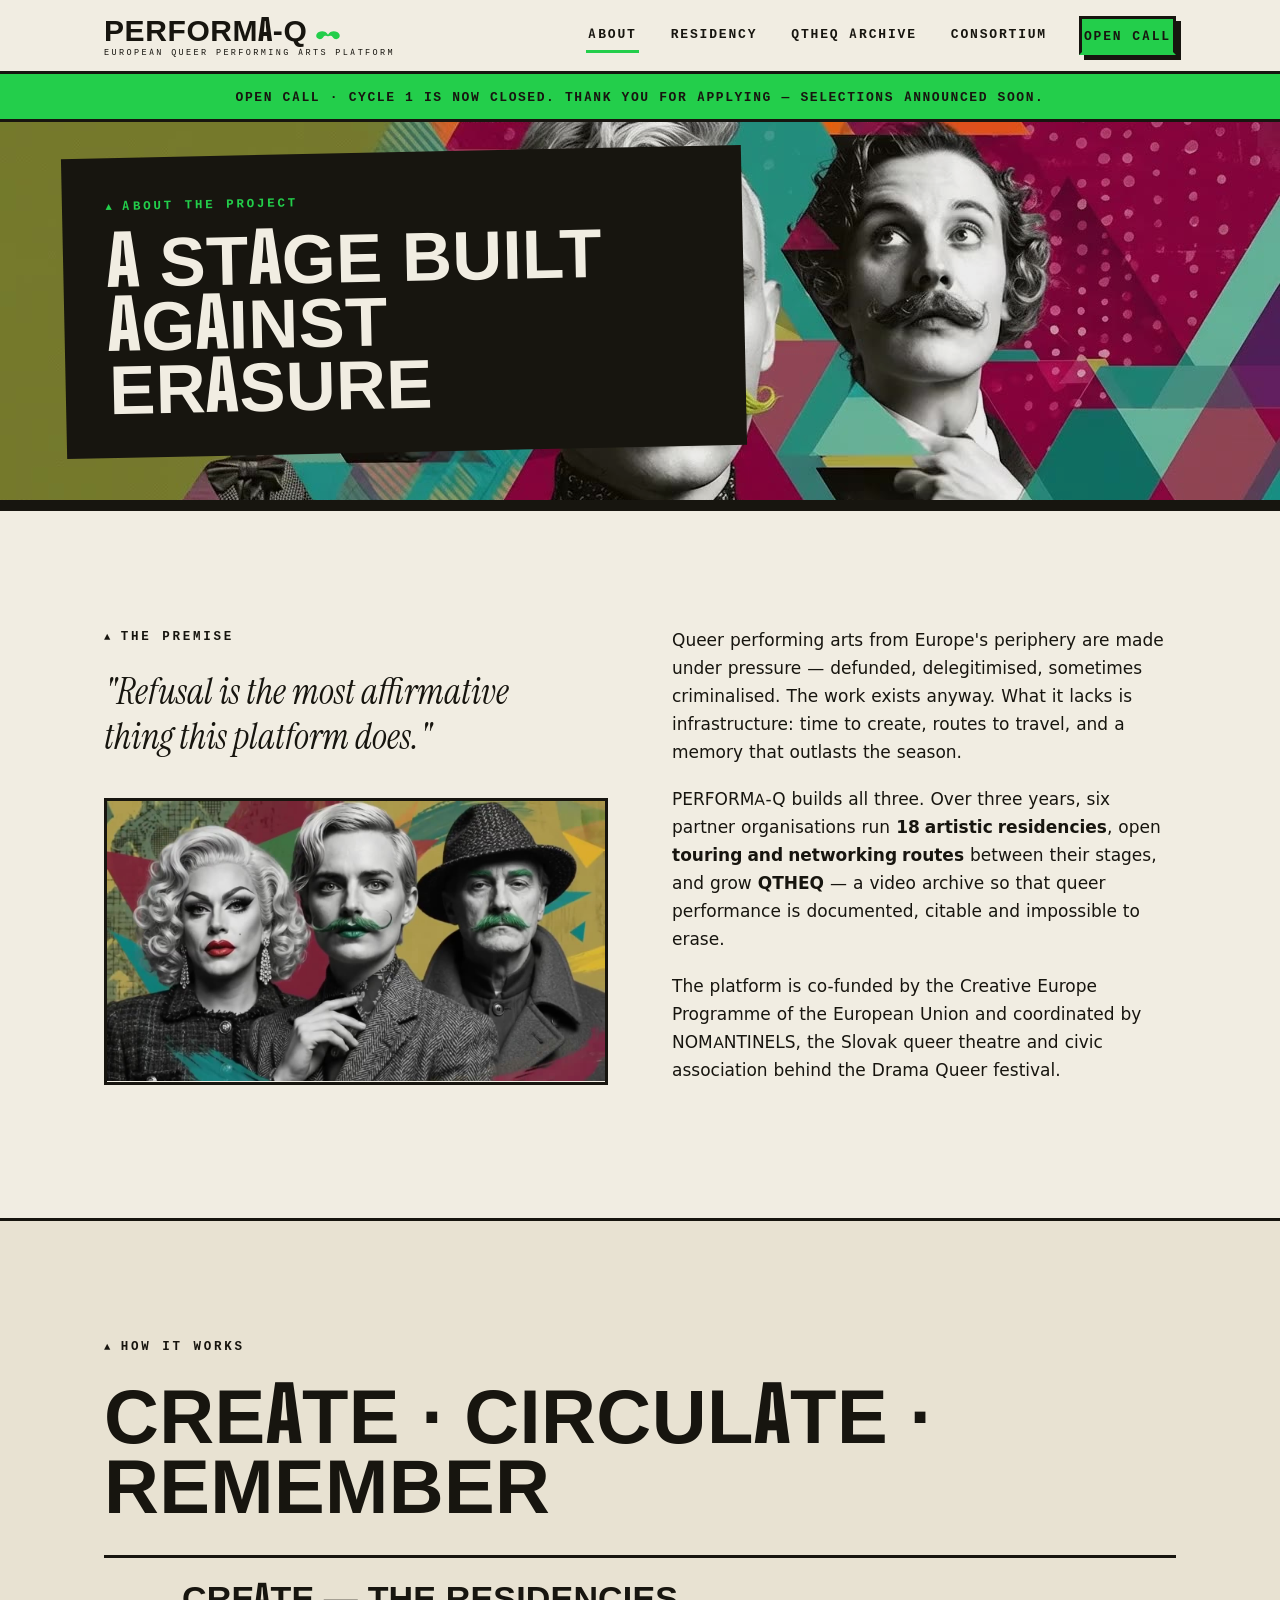
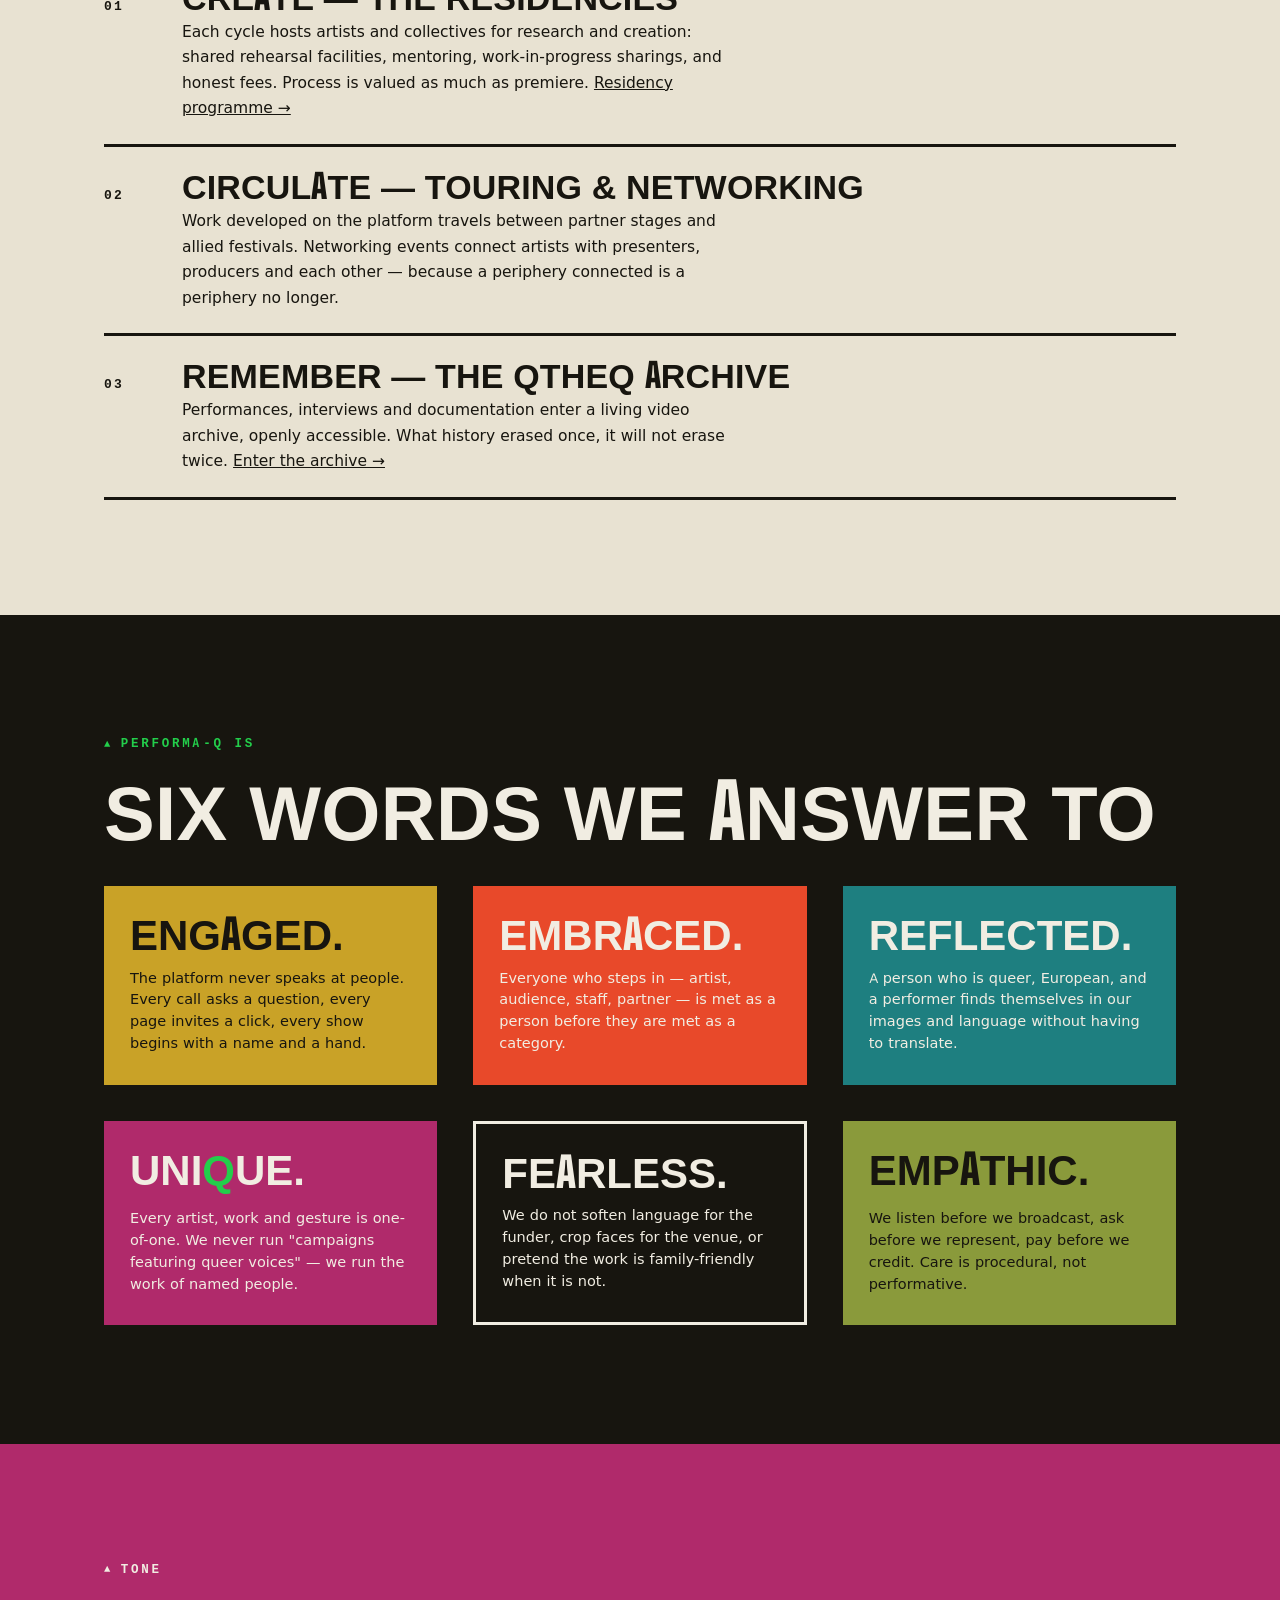
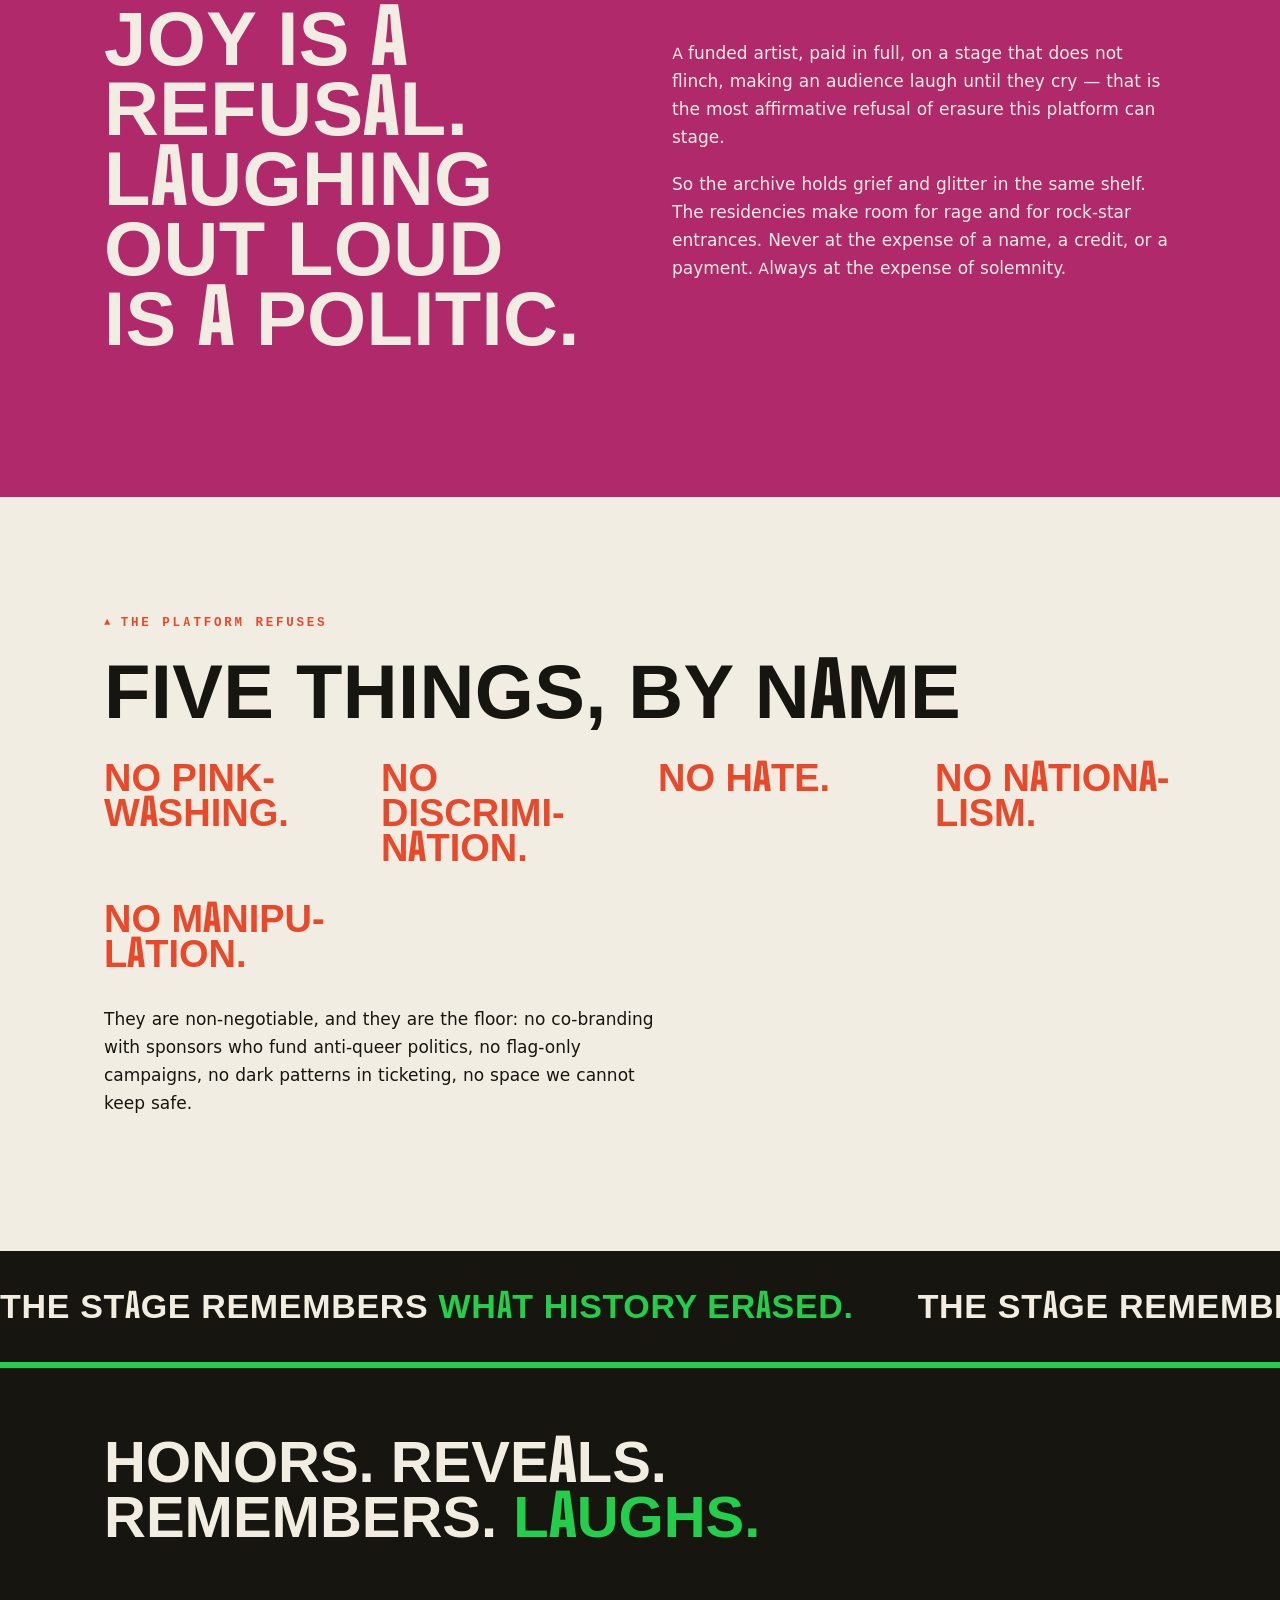
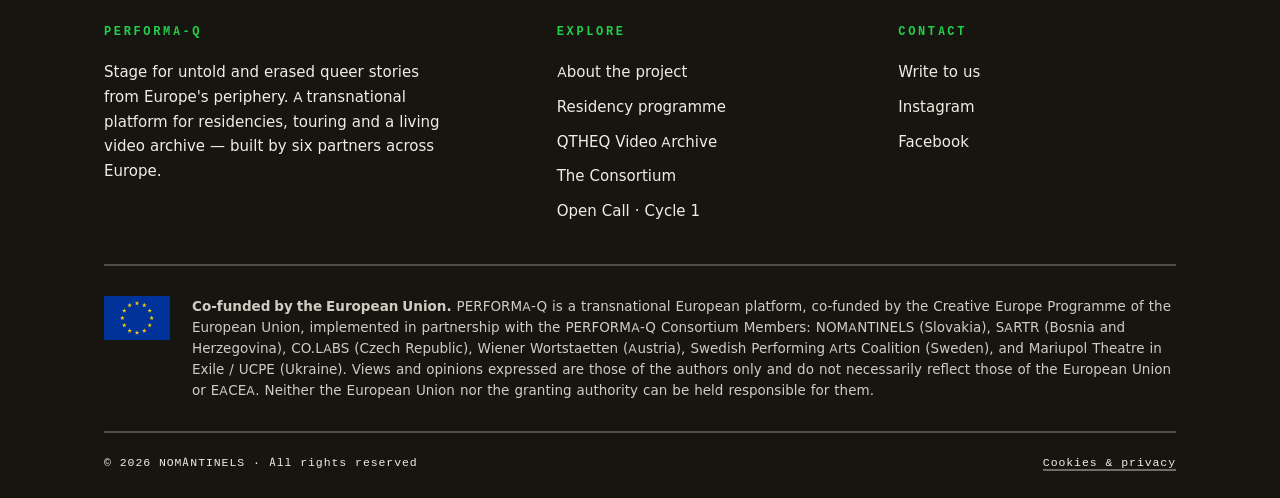
==== about.html @ a62ef83e "Three videos: Premise, QTHEQ, Consortium" ====
<!DOCTYPE html>
<html lang="en">
<head>
<meta charset="utf-8">
<meta name="viewport" content="width=device-width, initial-scale=1">
<title>About — PERFORMA-Q</title>
<meta name="description" content="What PERFORMA-Q is: an EU co-funded platform of six partners running 18 residencies, touring routes and the QTHEQ video archive for queer performing arts from Europe's periphery.">
<meta property="og:title" content="About — PERFORMA-Q">
<meta property="og:description" content="What PERFORMA-Q is: an EU co-funded platform of six partners running 18 residencies, touring routes and the QTHEQ video archive for queer performing arts from Europe's periphery.">
<meta property="og:type" content="website">
<meta property="og:url" content="https://www.performa-q.eu/about.html">
<meta property="og:image" content="https://www.performa-q.eu/img/hero-home.webp">
<link rel="icon" href="data:image/svg+xml,%3Csvg xmlns='http://www.w3.org/2000/svg' viewBox='0 0 64 64'%3E%3Crect width='64' height='64' fill='%2317150F'/%3E%3Cpath d='M17 40 L25 24 L33 40 Z' fill='%2323CE4B'/%3E%3Ctext x='38' y='42' font-family='Arial Black,Arial' font-size='26' font-weight='900' fill='%23F1EDE2'%3EQ%3C/text%3E%3C/svg%3E">
<link rel="stylesheet" href="css/style.css">
</head>
<body>
<a class="skip-link" href="#main">Skip to content</a>
<header class="site-head">
  <div class="bar">
    <a class="brand" href="index.html" aria-label="PERFORMA-Q — home">
      <span class="wm">PERFORMA-Q<svg class="stache" viewBox="0 0 60 24" aria-hidden="true"><path fill="#23CE4B" d="M30 10 C26 2 16 0 9 4 C3 7 1 14 5 18 C9 22 16 21 19 16 C21 13 24 12 27 13 L30 14 L33 13 C36 12 39 13 41 16 C44 21 51 22 55 18 C59 14 57 7 51 4 C44 0 34 2 30 10 Z"/></svg></span>
      <span class="tag">European Queer Performing Arts Platform</span>
    </a>
    <button class="nav-toggle" aria-expanded="false" aria-controls="mainnav">Menu</button>
    <nav class="main" id="mainnav" aria-label="Main">
      <a href="about.html" aria-current="page">About</a>
      <a href="residency.html">Residency</a>
      <a href="qtheq.html">QTHEQ Archive</a>
      <a href="consortium.html">Consortium</a>
      <a class="btn" href="open-call.html">Open Call</a>
    </nav>
  </div>
</header>
<div class="deadline-strip"><div class="in" data-deadline-msg>
  <span>Open Call · Cycle 1 closes 31 July 2026</span>
  <span aria-hidden="true">▲</span>
  <span><span data-count="days">–</span>d : <span data-count="hours">–</span>h : <span data-count="minutes">–</span>m left</span>
  <span aria-hidden="true">▲</span>
  <a href="open-call.html">Apply now</a>
</div></div>
<main id="main">

<div class="hero sub">
  <video class="img" autoplay muted loop playsinline preload="metadata" poster="img/loop-poster.jpg" aria-label="Animated collage: performers with signal-green and ink mustaches over a shifting field of colour shards">
    <source src="video/loop_performa_q.mp4" type="video/mp4">
    <img class="img" src="img/loop-poster.jpg" alt="">
  </video>
  <div class="plate">
    <p class="eyebrow green">About the project</p>
    <h1>A stage built against erasure</h1>
  </div>
</div>

<section>
  <div class="wrap grid-2">
    <div class="rv">
      <p class="eyebrow">The premise</p>
      <p class="serif-pull">"Refusal is the most affirmative thing this platform does."</p>
      <video autoplay muted loop playsinline preload="metadata" poster="img/performa-2-poster.jpg" aria-label="Animated collage: a drag performer and two companions with green mustaches over colour shards" style="display:block;width:100%;margin-top:32px;border:3px solid #17150F">
        <source src="video/performa_2.mp4" type="video/mp4">
      </video>
    </div>
    <div class="rv">
      <p>Queer performing arts from Europe's periphery are made under pressure — defunded, delegitimised, sometimes criminalised. The work exists anyway. What it lacks is infrastructure: time to create, routes to travel, and a memory that outlasts the season.</p>
      <p>PERFORMA-Q builds all three. Over three years, six partner organisations run <strong>18 artistic residencies</strong>, open <strong>touring and networking routes</strong> between their stages, and grow <strong>QTHEQ</strong> — a video archive so that queer performance is documented, citable and impossible to erase.</p>
      <p>The platform is co-funded by the Creative Europe Programme of the European Union and coordinated by NOMANTINELS, the Slovak queer theatre and civic association behind the Drama Queer festival.</p>
    </div>
  </div>
</section>

<section class="band-paper ruled" id="pillars">
  <div class="wrap">
    <p class="eyebrow">How it works</p>
    <h2>Create · Circulate · Remember</h2>
    <ul class="big-list" style="margin-top:36px">
      <li class="rv"><span class="k">01</span><div><h3>Create — the residencies</h3><p>Each cycle hosts artists and collectives for research and creation: shared rehearsal facilities, mentoring, work-in-progress sharings, and honest fees. Process is valued as much as premiere. <a href="residency.html">Residency programme →</a></p></div></li>
      <li class="rv" id="touring"><span class="k">02</span><div><h3>Circulate — touring &amp; networking</h3><p>Work developed on the platform travels between partner stages and allied festivals. Networking events connect artists with presenters, producers and each other — because a periphery connected is a periphery no longer.</p></div></li>
      <li class="rv"><span class="k">03</span><div><h3>Remember — the QTHEQ archive</h3><p>Performances, interviews and documentation enter a living video archive, openly accessible. What history erased once, it will not erase twice. <a href="qtheq.html">Enter the archive →</a></p></div></li>
    </ul>
  </div>
</section>

<section class="band-ink on-dark ruled">
  <div class="wrap">
    <p class="eyebrow green">PERFORMA-Q is</p>
    <h2>Six words we answer to</h2>
    <div class="grid-3" style="margin-top:40px">
      <div class="trait rv" style="background:#C9A227;color:#17150F"><span class="word">Engaged.</span><p>The platform never speaks at people. Every call asks a question, every page invites a click, every show begins with a name and a hand.</p></div>
      <div class="trait rv" style="background:#E8492A"><span class="word">Embraced.</span><p>Everyone who steps in — artist, audience, staff, partner — is met as a person before they are met as a category.</p></div>
      <div class="trait rv" style="background:#1E7F80"><span class="word">Reflected.</span><p>A person who is queer, European, and a performer finds themselves in our images and language without having to translate.</p></div>
      <div class="trait rv" style="background:#B02A6B"><span class="word">Uni<span class="q">Q</span>ue.</span><p>Every artist, work and gesture is one-of-one. We never run "campaigns featuring queer voices" — we run the work of named people.</p></div>
      <div class="trait rv" style="background:#17150F;border:3px solid #F1EDE2"><span class="word">Fearless.</span><p>We do not soften language for the funder, crop faces for the venue, or pretend the work is family-friendly when it is not.</p></div>
      <div class="trait rv" style="background:#8A9A3B;color:#17150F"><span class="word">Empathic.</span><p>We listen before we broadcast, ask before we represent, pay before we credit. Care is procedural, not performative.</p></div>
    </div>
  </div>
</section>

<section class="band-magenta on-dark ruled">
  <div class="wrap grid-2" style="align-items:center">
    <div class="rv">
      <p class="eyebrow" style="color:#F1EDE2">Tone</p>
      <h2>Joy is a refusal.<br>Laughing out loud<br>is a politic.</h2>
    </div>
    <div class="rv">
      <p>A funded artist, paid in full, on a stage that does not flinch, making an audience laugh until they cry — that is the most affirmative refusal of erasure this platform can stage.</p>
      <p>So the archive holds grief and glitter in the same shelf. The residencies make room for rage and for rock-star entrances. Never at the expense of a name, a credit, or a payment. Always at the expense of solemnity.</p>
    </div>
  </div>
</section>

<section>
  <div class="wrap">
    <p class="eyebrow coral">The platform refuses</p>
    <h2 style="max-width:16ch">Five things, by name</h2>
    <div class="grid-3" style="margin-top:36px;grid-template-columns:repeat(auto-fit,minmax(190px,1fr))">
      <div class="refusal rv">No pink&shy;washing.</div>
      <div class="refusal rv">No discrimi&shy;nation.</div>
      <div class="refusal rv">No hate.</div>
      <div class="refusal rv">No nationa&shy;lism.</div>
      <div class="refusal rv">No manipu&shy;lation.</div>
    </div>
    <p style="margin-top:34px;max-width:64ch">They are non-negotiable, and they are the floor: no co-branding with sponsors who fund anti-queer politics, no flag-only campaigns, no dark patterns in ticketing, no space we cannot keep safe.</p>
  </div>
</section>

</main>
<div class="slogan-band" aria-hidden="true"><div class="inner"><span>THE STAGE REMEMBERS <em>WHAT HISTORY ERASED.</em></span><span>THE STAGE REMEMBERS <em>WHAT HISTORY ERASED.</em></span><span>THE STAGE REMEMBERS <em>WHAT HISTORY ERASED.</em></span><span>THE STAGE REMEMBERS <em>WHAT HISTORY ERASED.</em></span><span>THE STAGE REMEMBERS <em>WHAT HISTORY ERASED.</em></span><span>THE STAGE REMEMBERS <em>WHAT HISTORY ERASED.</em></span><span>THE STAGE REMEMBERS <em>WHAT HISTORY ERASED.</em></span><span>THE STAGE REMEMBERS <em>WHAT HISTORY ERASED.</em></span></div></div>
<footer class="site on-dark">
  <div class="wrap">
    <div class="footer-verbs" aria-hidden="true">Honors. Reveals.<br>Remembers. <span class="l">Laughs.</span></div>
    <div class="cols">
      <div>
        <h4>PERFORMA-Q</h4>
        <p style="max-width:44ch;font-size:15px">Stage for untold and erased queer stories from Europe's periphery. A transnational platform for residencies, touring and a living video archive — built by six partners across Europe.</p>
      </div>
      <div>
        <h4>Explore</h4>
        <ul>
          <li><a href="about.html">About the project</a></li>
          <li><a href="residency.html">Residency programme</a></li>
          <li><a href="qtheq.html">QTHEQ Video Archive</a></li>
          <li><a href="consortium.html">The Consortium</a></li>
          <li><a href="open-call.html">Open Call · Cycle 1</a></li>
        </ul>
      </div>
      <div>
        <h4>Contact</h4>
        <ul>
          <li><a href="index.html#contact">Write to us</a></li>
          <li><a href="https://www.instagram.com/nomantinels/" rel="noopener">Instagram</a></li>
          <li><a href="https://www.facebook.com/profile.php?id=61590369524751" rel="noopener">Facebook</a></li>
        </ul>
      </div>
    </div>
    <div class="eu-note">
      <svg width="66" height="44" viewBox="0 0 66 44" xmlns="http://www.w3.org/2000/svg" role="img" aria-label="Flag of the European Union"><rect width="66" height="44" fill="#003399"/><g fill="#FFCC00"><path d="M33.00 4.89L33.55 6.58L35.32 6.58L33.89 7.62L34.44 9.31L33.00 8.27L31.56 9.31L32.11 7.62L30.68 6.58L32.45 6.58Z"/><path d="M40.33 6.85L40.88 8.54L42.66 8.54L41.22 9.59L41.77 11.28L40.33 10.23L38.90 11.28L39.45 9.59L38.01 8.54L39.78 8.54Z"/><path d="M45.70 12.22L46.25 13.91L48.03 13.91L46.59 14.96L47.14 16.64L45.70 15.60L44.26 16.64L44.81 14.96L43.38 13.91L45.15 13.91Z"/><path d="M47.67 19.56L48.22 21.24L49.99 21.24L48.55 22.29L49.10 23.98L47.67 22.93L46.23 23.98L46.78 22.29L45.34 21.24L47.12 21.24Z"/><path d="M45.70 26.89L46.25 28.58L48.03 28.58L46.59 29.62L47.14 31.31L45.70 30.27L44.26 31.31L44.81 29.62L43.38 28.58L45.15 28.58Z"/><path d="M40.33 32.26L40.88 33.95L42.66 33.95L41.22 34.99L41.77 36.68L40.33 35.64L38.90 36.68L39.45 34.99L38.01 33.95L39.78 33.95Z"/><path d="M33.00 34.22L33.55 35.91L35.32 35.91L33.89 36.96L34.44 38.64L33.00 37.60L31.56 38.64L32.11 36.96L30.68 35.91L32.45 35.91Z"/><path d="M25.67 32.26L26.22 33.95L27.99 33.95L26.55 34.99L27.10 36.68L25.67 35.64L24.23 36.68L24.78 34.99L23.34 33.95L25.12 33.95Z"/><path d="M20.30 26.89L20.85 28.58L22.62 28.58L21.19 29.62L21.74 31.31L20.30 30.27L18.86 31.31L19.41 29.62L17.97 28.58L19.75 28.58Z"/><path d="M18.33 19.56L18.88 21.24L20.66 21.24L19.22 22.29L19.77 23.98L18.33 22.93L16.90 23.98L17.45 22.29L16.01 21.24L17.78 21.24Z"/><path d="M20.30 12.22L20.85 13.91L22.62 13.91L21.19 14.96L21.74 16.64L20.30 15.60L18.86 16.64L19.41 14.96L17.97 13.91L19.75 13.91Z"/><path d="M25.67 6.85L26.22 8.54L27.99 8.54L26.55 9.59L27.10 11.28L25.67 10.23L24.23 11.28L24.78 9.59L23.34 8.54L25.12 8.54Z"/></g></svg>
      <p><strong>Co-funded by the European Union.</strong> PERFORMA-Q is a transnational European platform, co-funded by the Creative Europe Programme of the European Union, implemented in partnership with the PERFORMA-Q Consortium Members: NOMANTINELS (Slovakia), SARTR (Bosnia and Herzegovina), CO.LABS (Czech Republic), Wiener Wortstaetten (Austria), Swedish Performing Arts Coalition (Sweden), and Mariupol Theatre in Exile / UCPE (Ukraine). Views and opinions expressed are those of the authors only and do not necessarily reflect those of the European Union or EACEA. Neither the European Union nor the granting authority can be held responsible for them.</p>
    </div>
    <div class="legal">
      <span>© 2026 NOMANTINELS · All rights reserved</span>
      <span><a href="#" style="border-bottom:2px solid rgba(241,237,226,.4)">Cookies &amp; privacy</a></span>
    </div>
  </div>
</footer>
<script src="js/main.js"></script>
</body>
</html>
---- css/style.css ----
/* ============================================================
   PERFORMA-Q · performa-q.eu · v2 site
   Design tokens from Brand Manual v.02 + Appendix M (2026)
   Type: Big Shoulders Display · Work Sans · JetBrains Mono ·
         Instrument Serif · Silkscreen
   ============================================================ */

/* ---------- fonts (self-hosted, GDPR-safe) ---------- */
@font-face{font-family:'Big Shoulders Display';font-style:normal;font-weight:700;font-display:swap;src:url('../fonts/big-shoulders-display-latin-ext-700-normal.woff2') format('woff2'),url('../fonts/big-shoulders-display-latin-700-normal.woff2') format('woff2')}
@font-face{font-family:'Big Shoulders Display';font-style:normal;font-weight:800;font-display:swap;src:url('../fonts/big-shoulders-display-latin-ext-800-normal.woff2') format('woff2'),url('../fonts/big-shoulders-display-latin-800-normal.woff2') format('woff2')}
@font-face{font-family:'Big Shoulders Display';font-style:normal;font-weight:900;font-display:swap;src:url('../fonts/big-shoulders-display-latin-ext-900-normal.woff2') format('woff2'),url('../fonts/big-shoulders-display-latin-900-normal.woff2') format('woff2')}
@font-face{font-family:'Work Sans';font-style:normal;font-weight:400;font-display:swap;src:url('../fonts/work-sans-latin-ext-400-normal.woff2') format('woff2'),url('../fonts/work-sans-latin-400-normal.woff2') format('woff2')}
@font-face{font-family:'Work Sans';font-style:italic;font-weight:400;font-display:swap;src:url('../fonts/work-sans-latin-ext-400-italic.woff2') format('woff2'),url('../fonts/work-sans-latin-400-italic.woff2') format('woff2')}
@font-face{font-family:'Work Sans';font-style:normal;font-weight:500;font-display:swap;src:url('../fonts/work-sans-latin-ext-500-normal.woff2') format('woff2'),url('../fonts/work-sans-latin-500-normal.woff2') format('woff2')}
@font-face{font-family:'Work Sans';font-style:normal;font-weight:600;font-display:swap;src:url('../fonts/work-sans-latin-ext-600-normal.woff2') format('woff2'),url('../fonts/work-sans-latin-600-normal.woff2') format('woff2')}
@font-face{font-family:'JetBrains Mono';font-style:normal;font-weight:400;font-display:swap;src:url('../fonts/jetbrains-mono-latin-ext-400-normal.woff2') format('woff2'),url('../fonts/jetbrains-mono-latin-400-normal.woff2') format('woff2')}
@font-face{font-family:'JetBrains Mono';font-style:normal;font-weight:700;font-display:swap;src:url('../fonts/jetbrains-mono-latin-ext-700-normal.woff2') format('woff2'),url('../fonts/jetbrains-mono-latin-700-normal.woff2') format('woff2')}
@font-face{font-family:'Instrument Serif';font-style:normal;font-weight:400;font-display:swap;src:url('../fonts/instrument-serif-latin-400-normal.woff2') format('woff2')}
@font-face{font-family:'Instrument Serif';font-style:italic;font-weight:400;font-display:swap;src:url('../fonts/instrument-serif-latin-400-italic.woff2') format('woff2')}
@font-face{font-family:'Silkscreen';font-style:normal;font-weight:400;font-display:swap;src:url('../fonts/silkscreen-latin-400-normal.woff2') format('woff2')}

/* ---------- tokens ---------- */
:root{
  --ink:#17150F;
  --cream:#F1EDE2;
  --paper:#E8E2D2;
  --signal:#23CE4B;      /* sacred — action + LAUGHS only */
  --mustard:#C9A227;
  --sangria:#6E1F35;
  --teal:#1E7F80;
  --coral:#E8492A;
  --magenta:#B02A6B;

  --display:'Big Shoulders Display',Impact,sans-serif;
  --body:'Work Sans',system-ui,sans-serif;
  --mono:'JetBrains Mono',ui-monospace,monospace;
  --serif:'Instrument Serif',Georgia,serif;
  --pixel:'Silkscreen',monospace;

  --max:1200px;
  --pad:clamp(20px,5vw,64px);
  --rule:3px solid var(--ink);
}

/* ---------- base ---------- */
*,*::before,*::after{box-sizing:border-box}
html{scroll-behavior:smooth}
@media(prefers-reduced-motion:reduce){html{scroll-behavior:auto}}
body{margin:0;background:var(--cream);color:var(--ink);font-family:var(--body);font-size:17px;line-height:1.65;-webkit-font-smoothing:antialiased}
img{max-width:100%;display:block}
a{color:inherit}
h1,h2,h3{font-family:var(--display);font-weight:900;text-transform:uppercase;line-height:.92;letter-spacing:.005em;margin:0 0 .4em}
h1{font-size:clamp(52px,9vw,124px)}
h2{font-size:clamp(38px,6vw,76px)}
h3{font-size:clamp(24px,3vw,34px);line-height:1}
p{margin:0 0 1.1em;max-width:68ch}
strong{font-weight:600}
::selection{background:var(--signal);color:var(--ink)}

.skip-link{position:absolute;left:-9999px;top:0;background:var(--signal);color:var(--ink);padding:10px 18px;font-family:var(--mono);font-size:13px;z-index:200}
.skip-link:focus{left:0}

:focus-visible{outline:3px solid var(--signal);outline-offset:3px}
.on-dark :focus-visible{outline-color:var(--signal)}

/* ---------- utilities ---------- */
.wrap{max-width:var(--max);margin:0 auto;padding-left:var(--pad);padding-right:var(--pad)}
.eyebrow{font-family:var(--mono);font-size:12.5px;font-weight:700;letter-spacing:.22em;text-transform:uppercase;display:flex;align-items:center;gap:.6em;margin-bottom:22px}
.eyebrow::before{content:'▲';font-size:.85em}
.eyebrow.green{color:var(--signal)}
.eyebrow.coral{color:var(--coral)}
.mono{font-family:var(--mono)}
.serif-pull{font-family:var(--serif);font-style:italic;font-size:clamp(24px,3.2vw,36px);line-height:1.25;text-transform:none;max-width:26ch}

/* ---------- header ---------- */
.site-head{position:sticky;top:0;z-index:100;background:var(--cream);border-bottom:var(--rule)}
.site-head .bar{display:flex;align-items:center;justify-content:space-between;gap:24px;padding:14px var(--pad);max-width:var(--max);margin:0 auto}
.brand{display:flex;flex-direction:column;text-decoration:none;line-height:1}
.brand .wm{font-family:var(--display);font-weight:900;font-size:30px;letter-spacing:.02em;text-transform:uppercase;position:relative}
.brand .tag{font-family:var(--mono);font-size:8.5px;letter-spacing:.28em;margin-top:4px;text-transform:uppercase}
.brand .stache{display:inline-block;width:26px;height:11px;margin-left:8px;vertical-align:baseline;transition:transform .25s}
.brand:hover .stache{transform:scale(1.18) rotate(-6deg)}
nav.main{display:flex;align-items:center;gap:clamp(14px,2.4vw,30px)}
nav.main a{font-family:var(--mono);font-size:13px;font-weight:700;letter-spacing:.14em;text-transform:uppercase;text-decoration:none;padding:6px 2px;border-bottom:3px solid transparent}
nav.main a:hover{border-bottom-color:var(--ink)}
nav.main a[aria-current="page"]{border-bottom-color:var(--signal)}
.btn{display:inline-block;font-family:var(--mono);font-weight:700;font-size:14px;letter-spacing:.14em;text-transform:uppercase;text-decoration:none;background:var(--signal);color:var(--ink);padding:13px 26px;border:3px solid var(--ink);box-shadow:5px 5px 0 var(--ink);transition:transform .15s,box-shadow .15s}
.btn:hover{transform:translate(2px,2px);box-shadow:2px 2px 0 var(--ink)}
.btn.ghost{background:transparent;color:inherit;box-shadow:none;border-color:currentColor}
.btn.ghost:hover{background:var(--ink);color:var(--cream);transform:none}
.btn.on-ink{border-color:var(--cream);box-shadow:5px 5px 0 var(--cream)}
.btn.on-ink:hover{box-shadow:2px 2px 0 var(--cream)}
.nav-toggle{display:none;background:none;border:3px solid var(--ink);font-family:var(--mono);font-weight:700;font-size:13px;letter-spacing:.12em;padding:9px 14px;cursor:pointer;text-transform:uppercase}
@media(max-width:920px){
  .nav-toggle{display:block}
  nav.main{display:none;position:absolute;top:100%;left:0;right:0;background:var(--cream);border-bottom:var(--rule);flex-direction:column;align-items:stretch;padding:10px var(--pad) 24px;gap:4px}
  nav.main.open{display:flex}
  nav.main a{padding:13px 2px;border-bottom:2px solid rgba(23,21,15,.15)}
  nav.main .btn{margin-top:14px;text-align:center}
}

/* ---------- slogan band (signature) ---------- */
.slogan-band{background:var(--ink);color:var(--cream);overflow:hidden;padding:26px 0;border-bottom:var(--rule)}
.slogan-band .inner{display:flex;gap:64px;white-space:nowrap;font-family:var(--display);font-weight:800;font-size:clamp(22px,3vw,34px);text-transform:uppercase;letter-spacing:.02em;animation:ticker 28s linear infinite}
.slogan-band .inner span em{font-style:normal;color:var(--signal)}
@keyframes ticker{from{transform:translateX(0)}to{transform:translateX(-50%)}}
@media(prefers-reduced-motion:reduce){.slogan-band .inner{animation:none;white-space:normal;flex-wrap:wrap;gap:12px 40px;padding:0 var(--pad)}}

/* ---------- hero ---------- */
.hero{position:relative;border-bottom:var(--rule);background:var(--mustard)}
.hero .img{width:100%;height:clamp(420px,62vh,680px);object-fit:cover;object-position:center 30%}
.hero .plate{position:absolute;left:var(--pad);bottom:clamp(24px,5vw,56px);background:var(--ink);color:var(--cream);padding:clamp(20px,3vw,40px) clamp(24px,3.4vw,48px);max-width:min(680px,86%);transform:rotate(-1.2deg)}
.hero .plate h1{font-size:clamp(38px,5.4vw,72px);margin:0}
.hero .plate .eyebrow{color:var(--signal);margin-bottom:12px}
.hero.sub{background:var(--ink)}
.hero.sub .img{height:clamp(300px,42vh,460px);opacity:.92}

/* ---------- sections ---------- */
section{padding:clamp(56px,9vw,120px) 0}
section.tight{padding:clamp(40px,6vw,72px) 0}
.band-ink{background:var(--ink);color:var(--cream)}
.band-mustard{background:var(--mustard)}
.band-sangria{background:var(--sangria);color:var(--cream)}
.band-teal{background:var(--teal);color:var(--cream)}
.band-magenta{background:var(--magenta);color:var(--cream)}
.band-paper{background:var(--paper)}
.band-coral{background:var(--coral);color:var(--cream)}
.ruled{border-top:var(--rule)}

.grid-2{display:grid;grid-template-columns:repeat(2,minmax(0,1fr));gap:clamp(28px,5vw,72px);align-items:start}
.grid-3{display:grid;grid-template-columns:repeat(3,minmax(0,1fr));gap:clamp(20px,3vw,36px)}
@media(max-width:860px){.grid-2,.grid-3{grid-template-columns:minmax(0,1fr)}}

/* ---------- cards ---------- */
.tile{border:3px solid var(--ink);background:var(--cream);padding:28px 26px 30px;position:relative}
.tile h3{margin-top:14px}
.tile .num{font-family:var(--mono);font-size:12px;font-weight:700;letter-spacing:.2em}
.tile.dark{background:var(--ink);color:var(--cream);border-color:var(--ink)}
.tile a.more{font-family:var(--mono);font-size:13px;font-weight:700;letter-spacing:.14em;text-transform:uppercase;text-decoration:none;border-bottom:3px solid var(--signal)}
.tile a.more:hover{background:var(--signal)}

/* postit slogans */
.postit{background:var(--ink);color:var(--cream);font-family:var(--display);font-weight:800;text-transform:uppercase;font-size:clamp(22px,2.6vw,30px);line-height:.95;padding:22px 26px;box-shadow:8px 8px 0 rgba(23,21,15,.18);max-width:340px}
.postit em{font-style:normal;color:var(--signal)}
.postit.r1{transform:rotate(-2deg)}
.postit.r2{transform:rotate(1.4deg)}
.postit.r3{transform:rotate(-1deg)}

/* traits + refusals */
.trait{padding:30px 26px;color:var(--cream);min-height:190px;display:flex;flex-direction:column;justify-content:space-between}
.trait .word{font-family:var(--display);font-weight:900;font-size:clamp(30px,3.4vw,42px);text-transform:uppercase;line-height:.9}
.trait .word .q{color:var(--signal)}
.trait p{font-size:14.5px;line-height:1.5;margin:14px 0 0}
.refusal{font-family:var(--display);font-weight:900;font-size:clamp(26px,3vw,38px);color:var(--coral);text-transform:uppercase;line-height:.92}

/* ---------- countdown ---------- */
.countdown{display:flex;gap:clamp(14px,3vw,34px);flex-wrap:wrap}
.countdown .cell{text-align:center;min-width:84px}
.countdown .n{font-family:var(--display);font-weight:900;font-size:clamp(44px,7vw,84px);line-height:1;display:block}
.countdown .l{font-family:var(--mono);font-size:11.5px;font-weight:700;letter-spacing:.24em;text-transform:uppercase}

/* deadline strip */
.deadline-strip{background:var(--signal);color:var(--ink);border-bottom:var(--rule)}
.deadline-strip .in{display:flex;align-items:center;justify-content:center;gap:18px;flex-wrap:wrap;padding:12px var(--pad);font-family:var(--mono);font-size:13px;font-weight:700;letter-spacing:.12em;text-transform:uppercase;text-align:center}
.deadline-strip a{color:inherit}

/* ---------- partner list ---------- */
.partner{border-top:var(--rule);padding:30px 0;display:grid;grid-template-columns:170px minmax(0,1fr) auto;gap:26px;align-items:baseline}
.partner:last-child{border-bottom:var(--rule)}
.partner .cc{font-family:var(--mono);font-weight:700;font-size:13px;letter-spacing:.2em}
.partner h3{margin:0 0 8px}
.partner p{margin:0;font-size:15.5px;max-width:58ch}
.partner .role{display:inline-block;font-family:var(--mono);font-size:11px;font-weight:700;letter-spacing:.18em;background:var(--signal);padding:3px 10px;margin-left:10px;vertical-align:middle;text-transform:uppercase}
.partner a.site{font-family:var(--mono);font-size:13px;font-weight:700;letter-spacing:.1em;text-transform:uppercase;text-decoration:none;border-bottom:3px solid var(--signal);white-space:nowrap}
.partner a.site:hover{background:var(--signal)}
@media(max-width:760px){.partner{grid-template-columns:minmax(0,1fr)}}

/* ---------- QTHEQ pixel flavour ---------- */
.pixel{font-family:var(--pixel);letter-spacing:.04em}
.qtheq-card{border:3px solid var(--cream);padding:26px;background:rgba(241,237,226,.04)}
.qtheq-card h3{font-family:var(--pixel);font-size:17px;text-transform:uppercase;color:var(--signal)}
.qtheq-card p{font-size:15px}

/* ---------- forms ---------- */
form.contact{display:grid;gap:18px;max-width:560px}
form.contact label{font-family:var(--mono);font-size:12.5px;font-weight:700;letter-spacing:.18em;text-transform:uppercase;display:block;margin-bottom:8px}
form.contact input,form.contact select,form.contact textarea{width:100%;font-family:var(--body);font-size:16px;padding:13px 14px;border:3px solid var(--ink);background:var(--cream);color:var(--ink);border-radius:0;appearance:none}
form.contact textarea{min-height:150px;resize:vertical}
form.contact button{cursor:pointer}

/* ---------- FAQ ---------- */
details{border-top:var(--rule);padding:6px 0}
details:last-of-type{border-bottom:var(--rule)}
summary{cursor:pointer;font-family:var(--display);font-weight:800;font-size:clamp(19px,2.2vw,25px);text-transform:uppercase;padding:16px 0;list-style:none;display:flex;justify-content:space-between;align-items:center;gap:20px}
summary::-webkit-details-marker{display:none}
summary::after{content:'+';font-family:var(--mono);font-size:26px;flex-shrink:0}
details[open] summary::after{content:'–'}
details .a{padding:0 0 22px;max-width:66ch}

/* ---------- footer ---------- */
footer.site{background:var(--ink);color:var(--cream);border-top:6px solid var(--signal)}
footer.site .cols{display:grid;grid-template-columns:1.4fr 1fr 1fr;gap:clamp(28px,5vw,64px);padding:clamp(44px,7vw,80px) 0 40px}
footer.site h4{font-family:var(--mono);font-size:12px;font-weight:700;letter-spacing:.22em;text-transform:uppercase;color:var(--signal);margin:0 0 18px}
footer.site a{text-decoration:none;border-bottom:2px solid transparent}
footer.site a:hover{border-bottom-color:var(--signal)}
footer.site ul{list-style:none;margin:0;padding:0;display:grid;gap:10px;font-size:15px}
.eu-note{display:flex;gap:22px;align-items:flex-start;border-top:2px solid rgba(241,237,226,.25);padding:30px 0;font-size:13.5px;line-height:1.55}
.eu-note svg{flex-shrink:0}
.eu-note p{max-width:none;margin:0;opacity:.85}
.legal{border-top:2px solid rgba(241,237,226,.25);padding:20px 0 26px;font-family:var(--mono);font-size:11.5px;letter-spacing:.08em;display:flex;justify-content:space-between;gap:18px;flex-wrap:wrap}
.footer-verbs{font-family:var(--display);font-weight:900;text-transform:uppercase;font-size:clamp(34px,5vw,58px);line-height:.95;padding:clamp(40px,6vw,64px) 0 0}
.footer-verbs .l{color:var(--signal)}
@media(max-width:860px){footer.site .cols{grid-template-columns:minmax(0,1fr)}}

/* ---------- reveal ---------- */
.rv{opacity:0;transform:translateY(18px);transition:opacity .6s ease,transform .6s ease}
.rv.in{opacity:1;transform:none}
@media(prefers-reduced-motion:reduce){.rv{opacity:1;transform:none;transition:none}}

/* ---------- misc ---------- */
.figure-note{font-family:var(--mono);font-size:11.5px;letter-spacing:.14em;text-transform:uppercase;margin-top:10px;opacity:.7}
.big-list{list-style:none;margin:0;padding:0}
.big-list li{border-top:var(--rule);padding:22px 0;display:grid;grid-template-columns:56px minmax(0,1fr);gap:22px;align-items:baseline}
.big-list li:last-child{border-bottom:var(--rule)}
.big-list .k{font-family:var(--mono);font-weight:700;font-size:13px;letter-spacing:.16em}
.big-list h3{margin:0 0 6px}
.big-list p{margin:0;font-size:15.5px}
table.spec{width:100%;border-collapse:collapse;font-size:15px}
table.spec th{font-family:var(--mono);font-size:11.5px;font-weight:700;letter-spacing:.18em;text-transform:uppercase;text-align:left;border-bottom:var(--rule);padding:10px 14px 10px 0}
table.spec td{border-bottom:2px solid rgba(23,21,15,.2);padding:12px 14px 12px 0;vertical-align:top}
.on-dark table.spec td{border-bottom-color:rgba(241,237,226,.25)}
.on-dark table.spec th{border-bottom:3px solid var(--cream)}
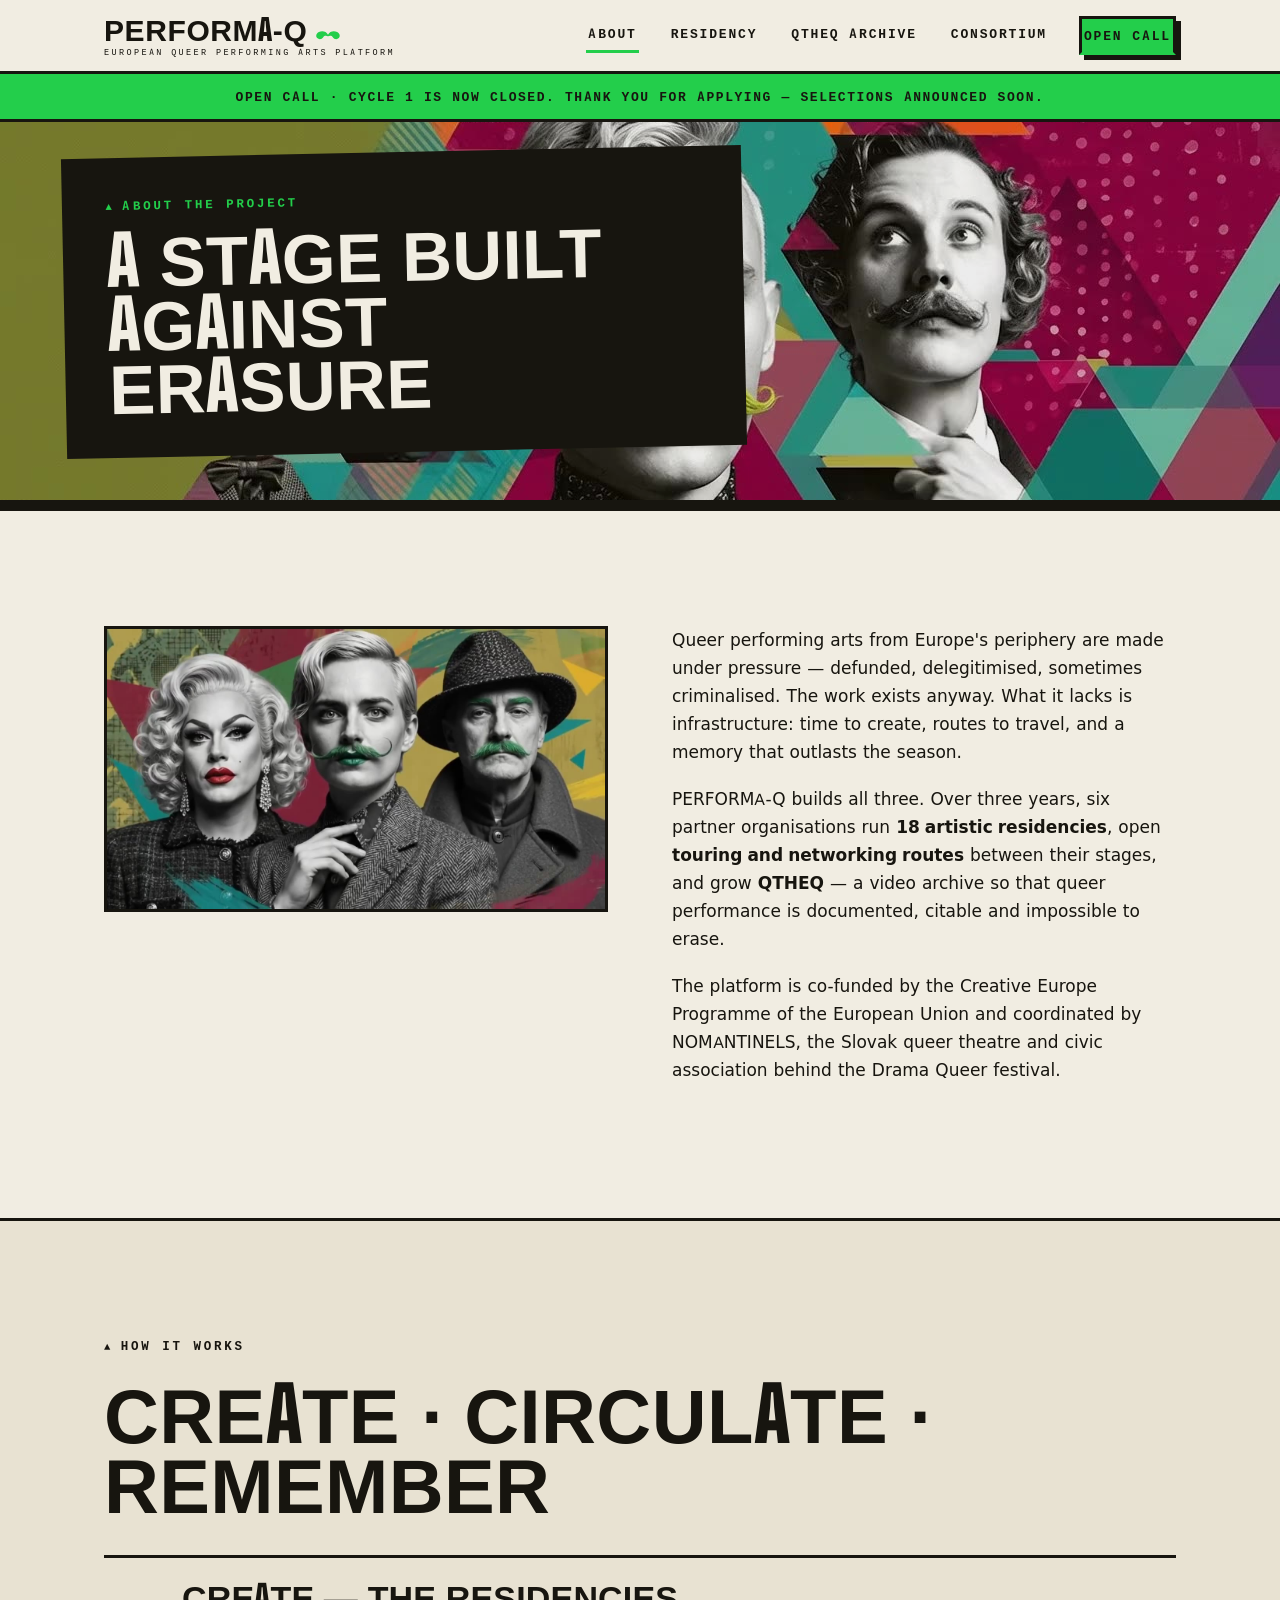
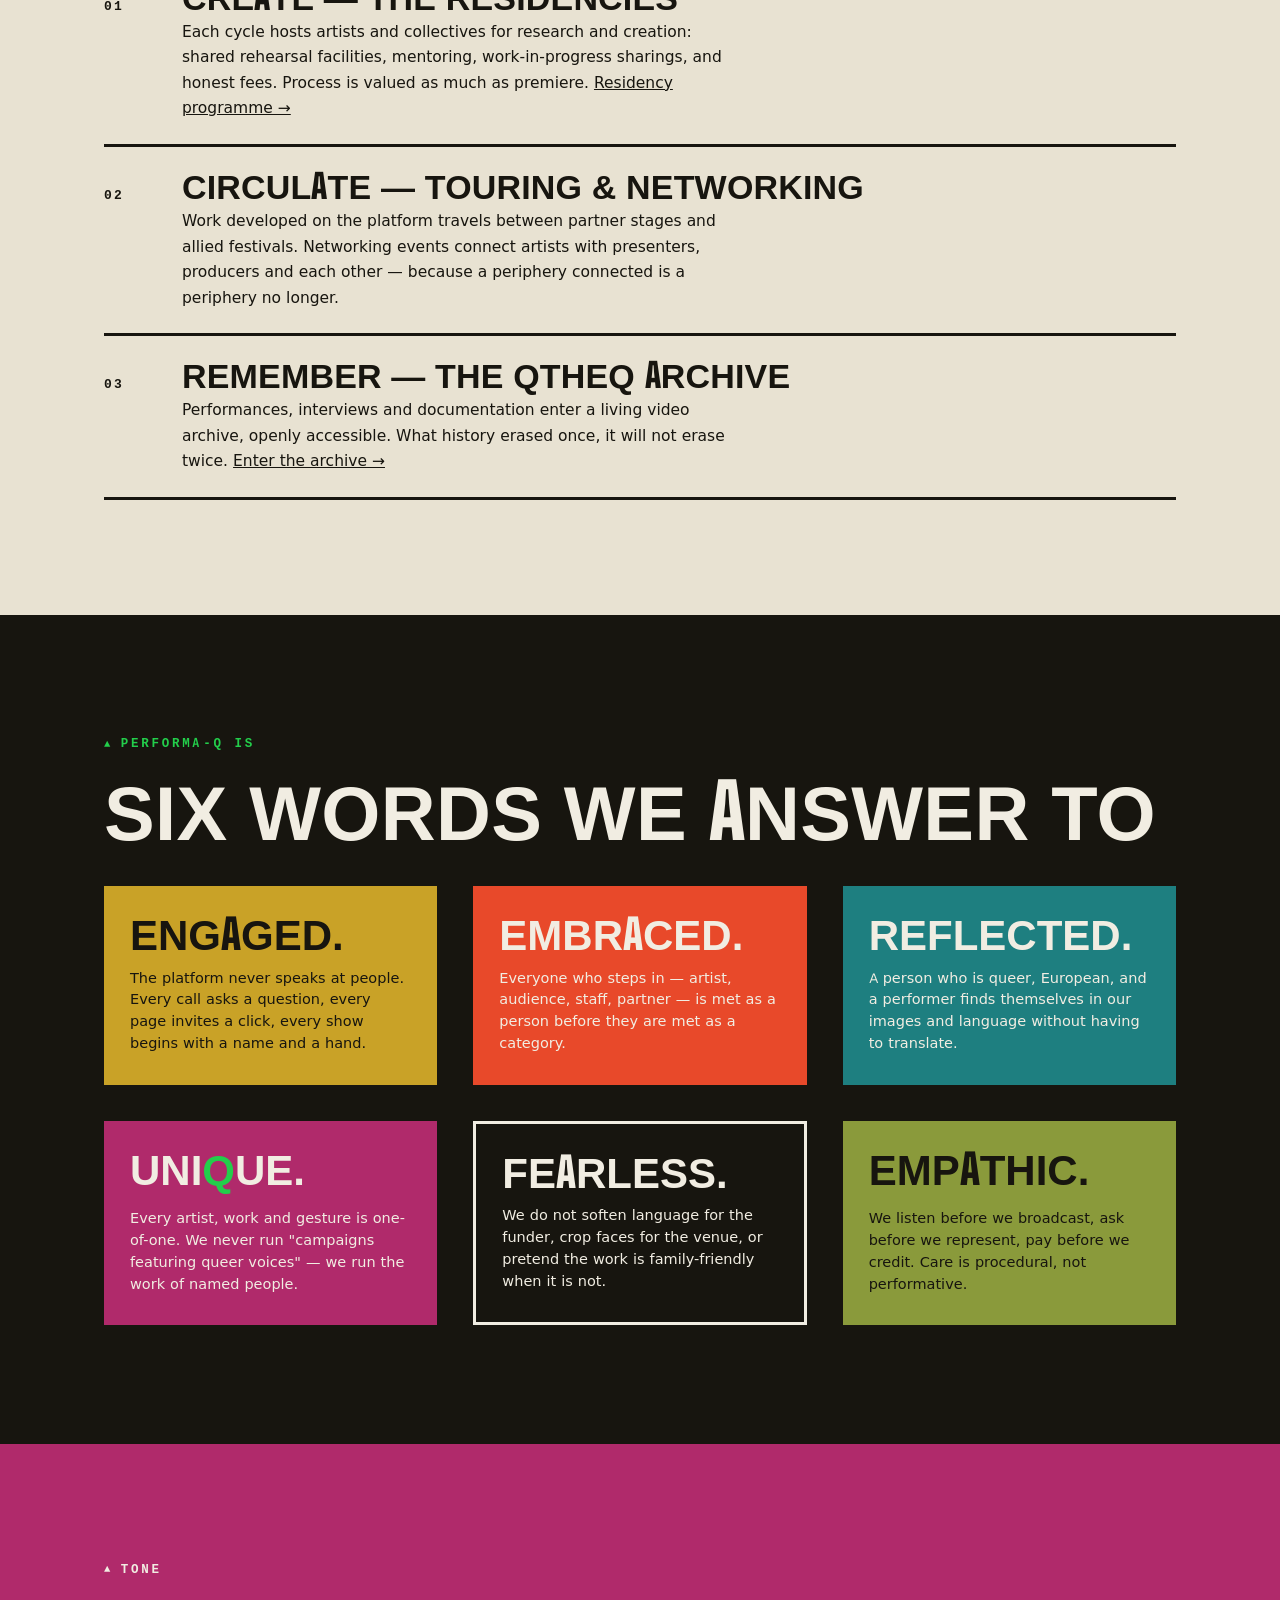
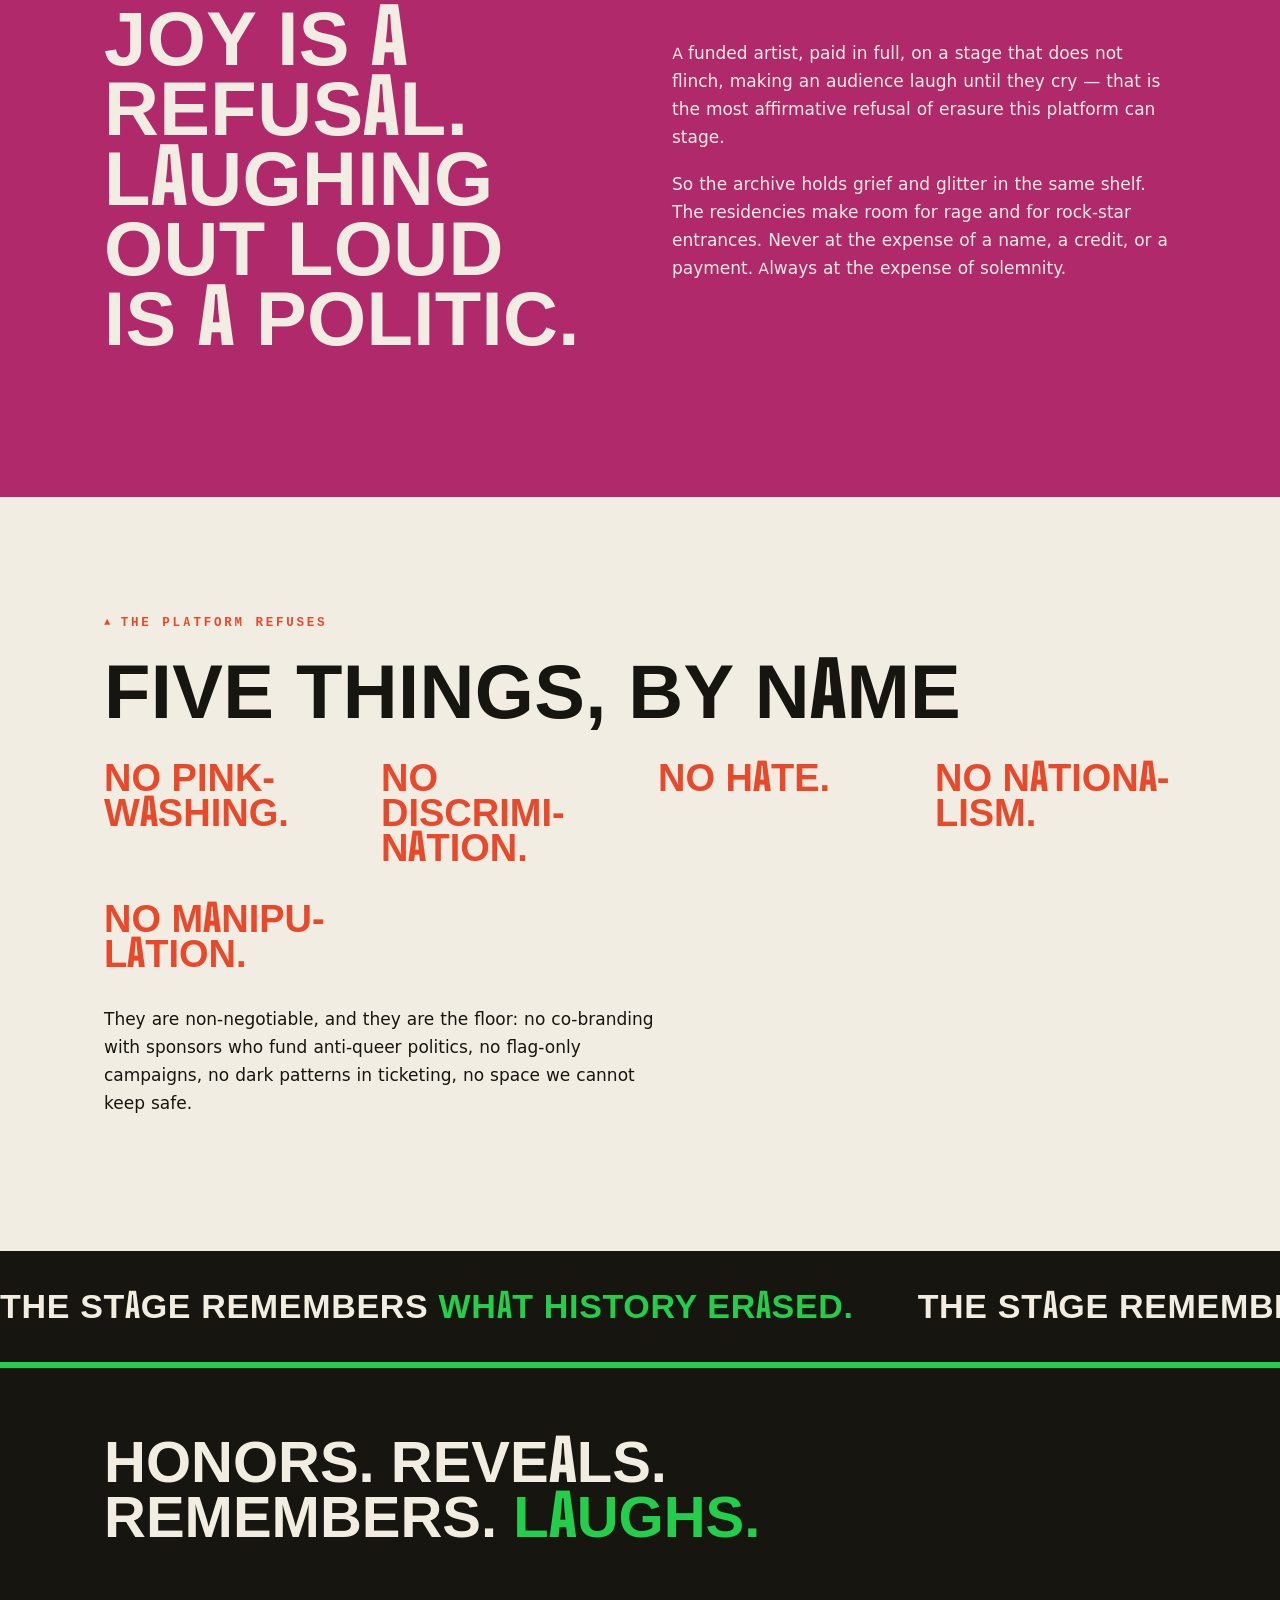
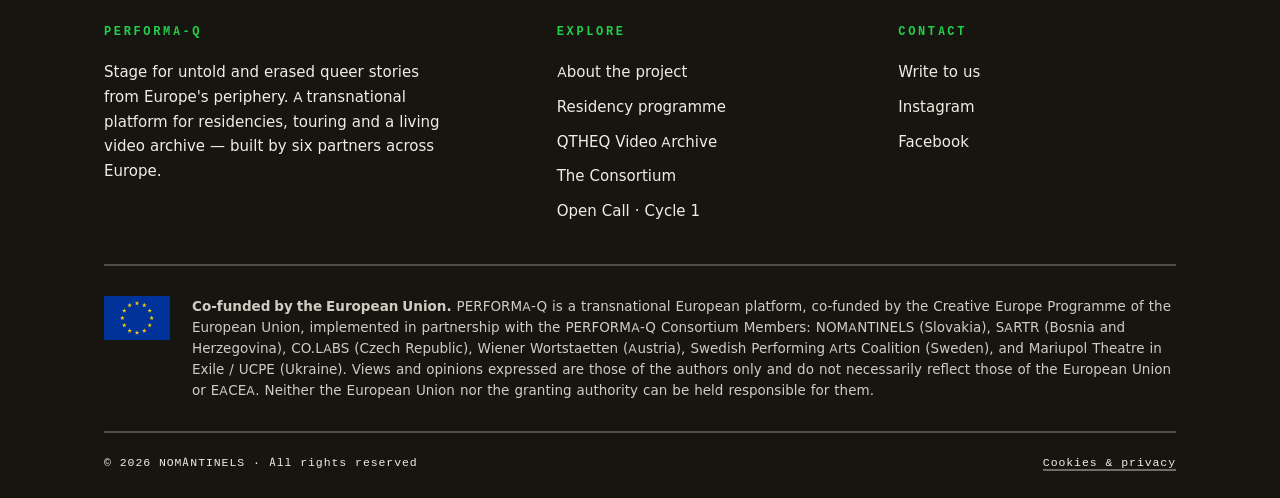
==== commit 1551378c: "Remove The Premise quote" ====
--- a/about.html
+++ b/about.html
@@ -54,9 +54,7 @@
 <section>
   <div class="wrap grid-2">
     <div class="rv">
-      <p class="eyebrow">The premise</p>
-      <p class="serif-pull">"Refusal is the most affirmative thing this platform does."</p>
-      <video autoplay muted loop playsinline preload="metadata" poster="img/performa-2-poster.jpg" aria-label="Animated collage: a drag performer and two companions with green mustaches over colour shards" style="display:block;width:100%;margin-top:32px;border:3px solid #17150F">
+      <video autoplay muted loop playsinline preload="metadata" poster="img/performa-2-poster.jpg" aria-label="Animated collage: a drag performer and two companions with green mustaches over colour shards" style="display:block;width:100%;border:3px solid #17150F">
         <source src="video/performa_2.mp4" type="video/mp4">
       </video>
     </div>
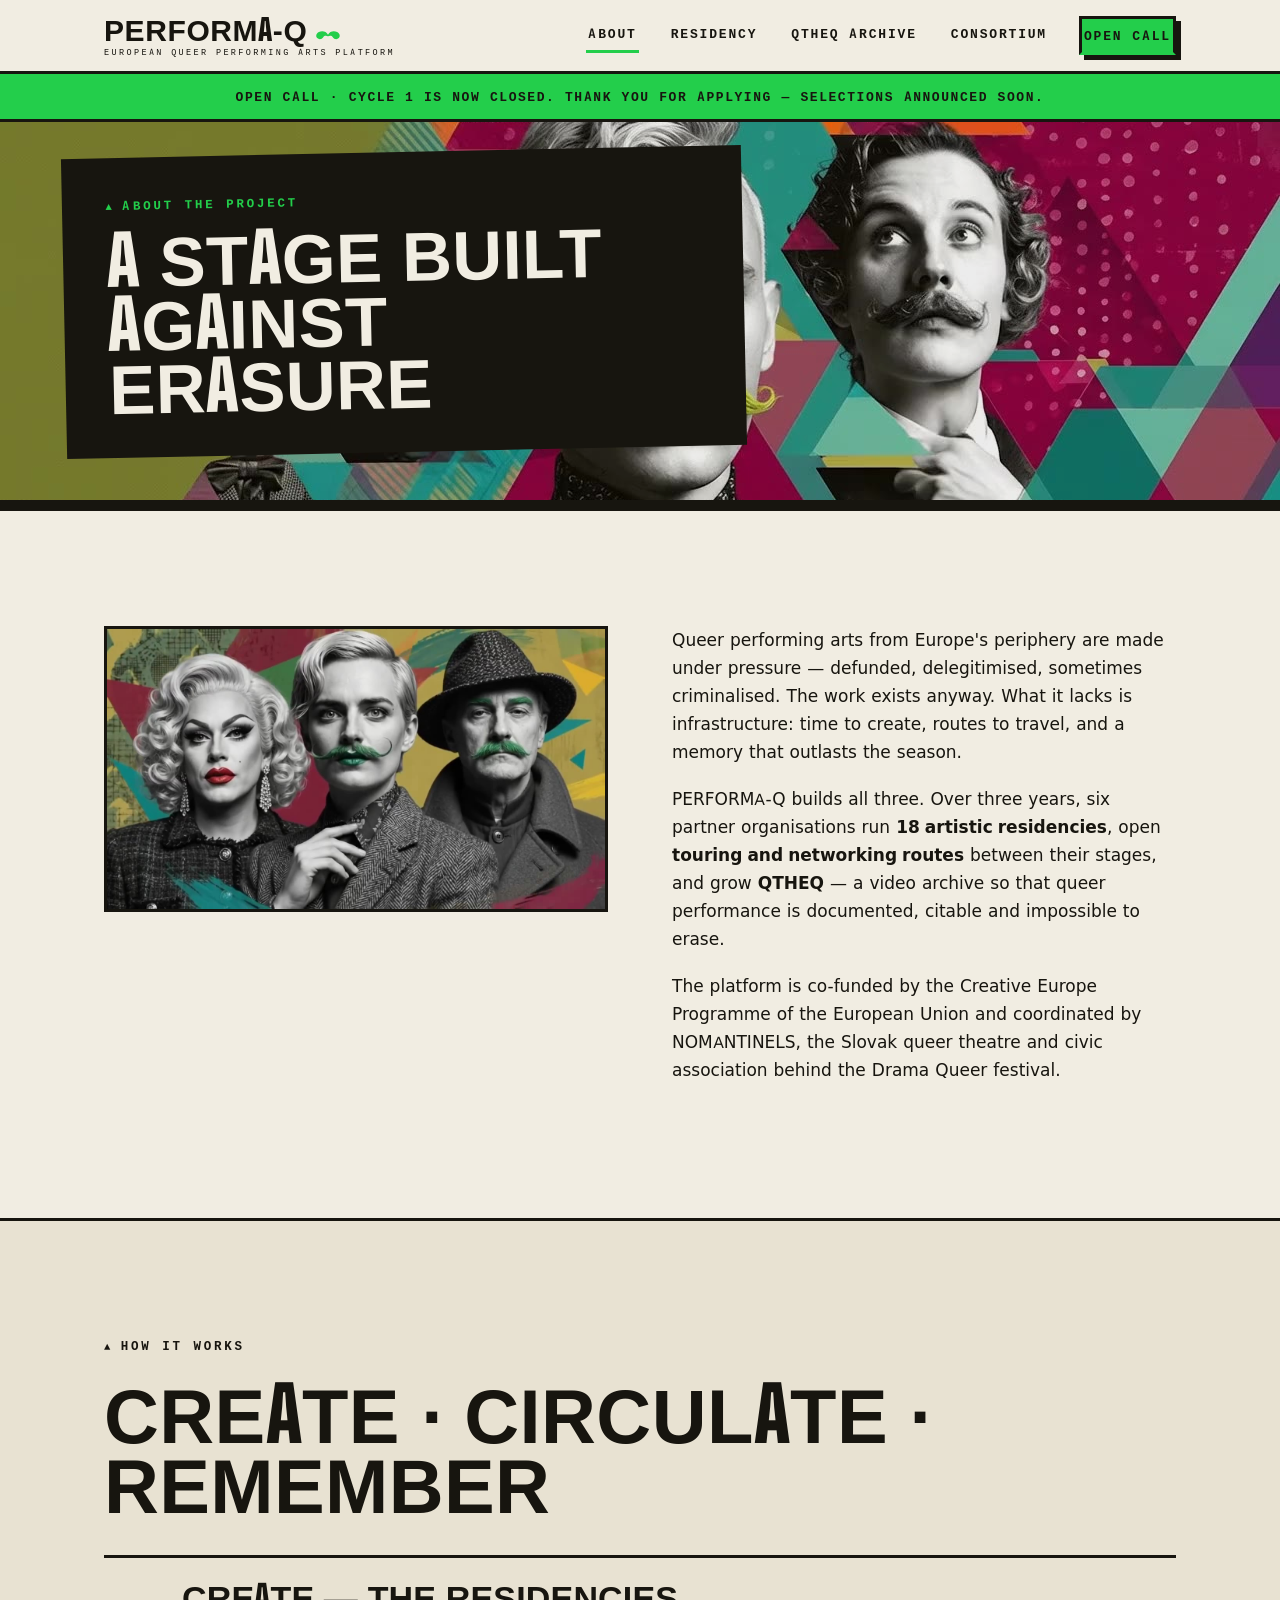
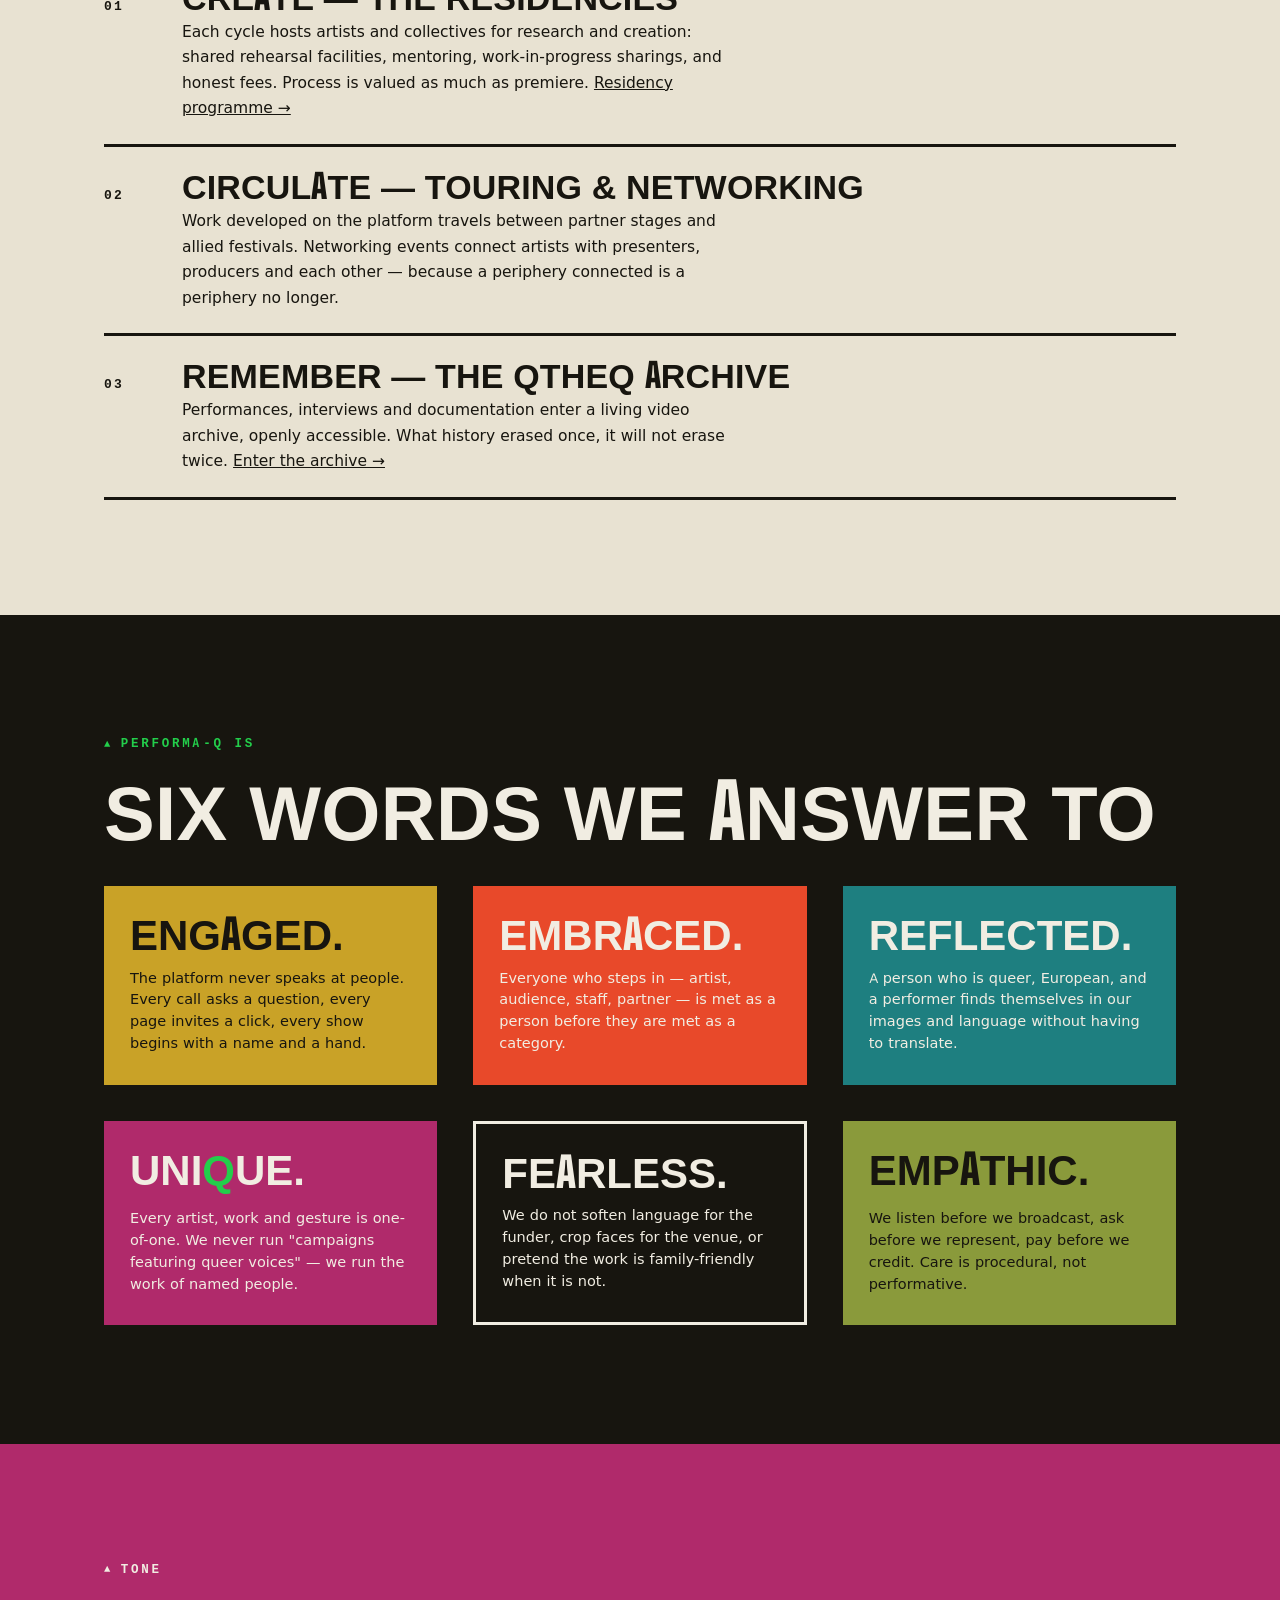
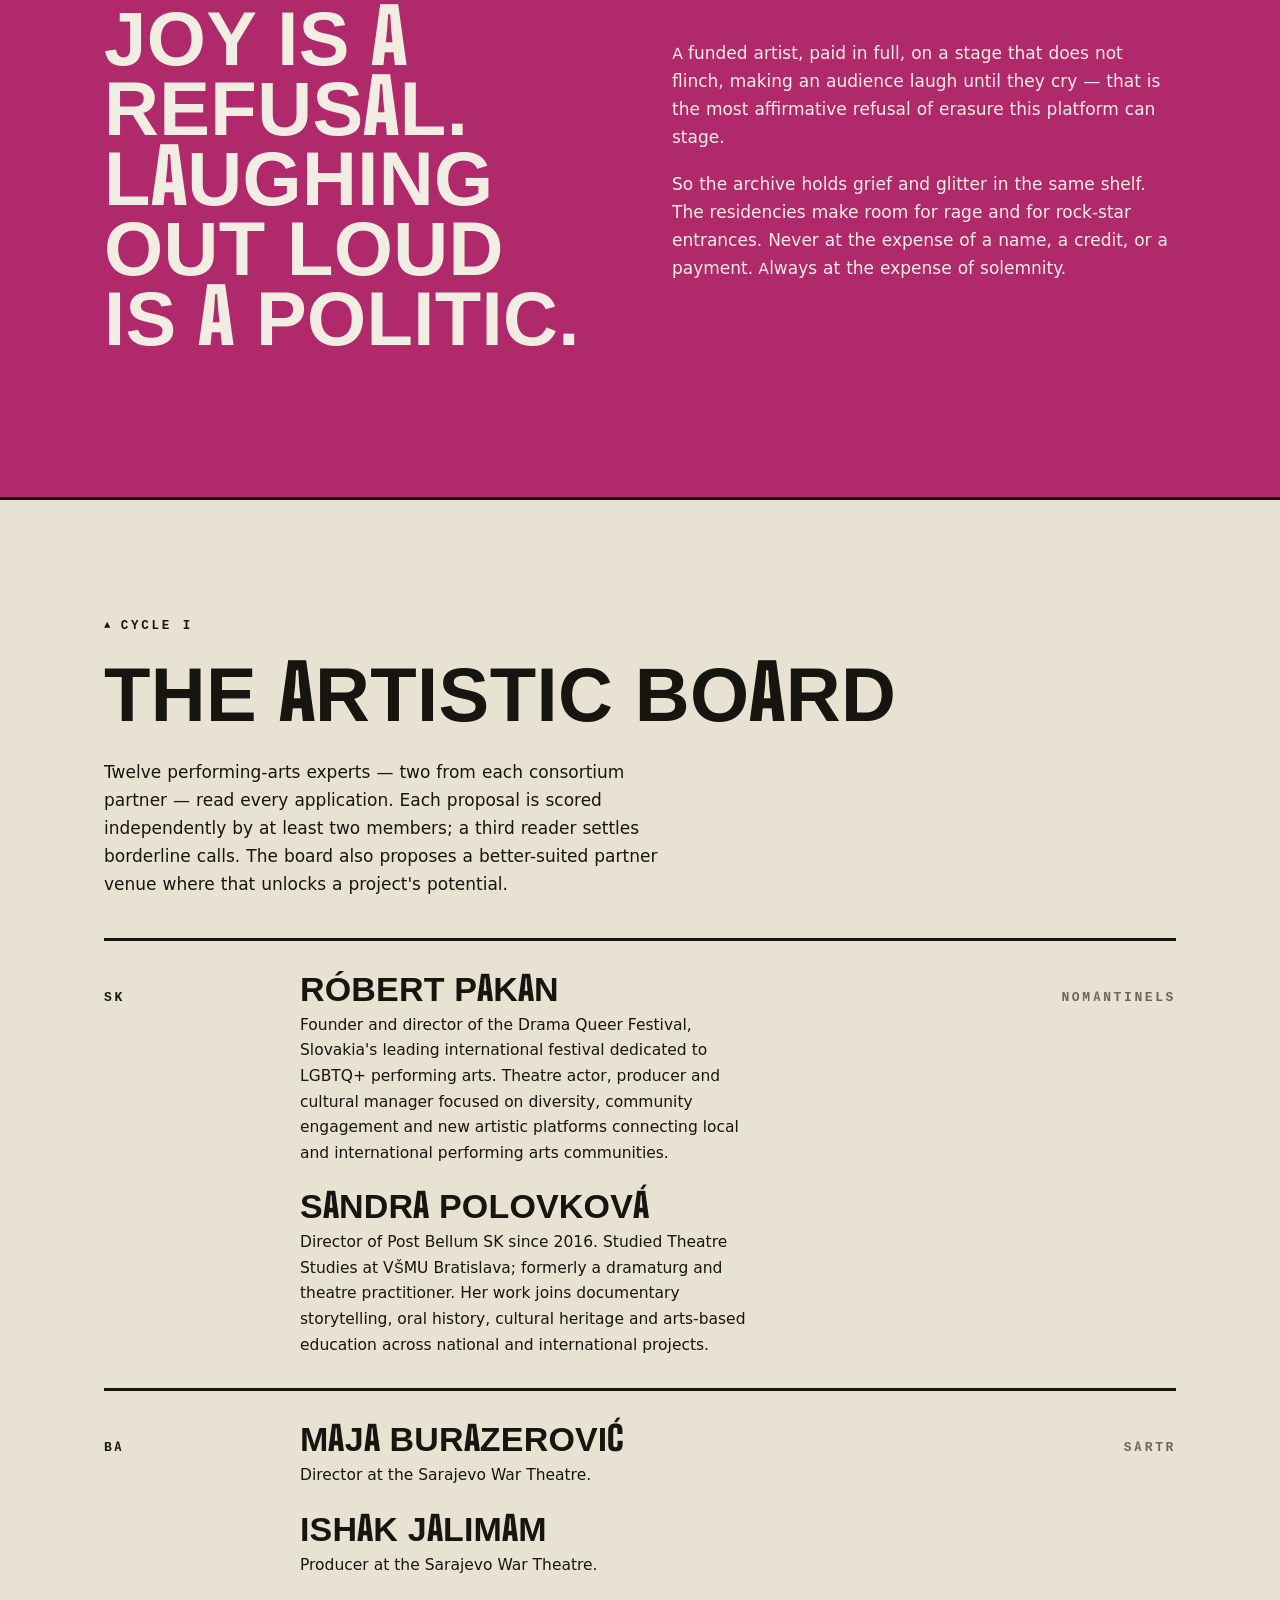
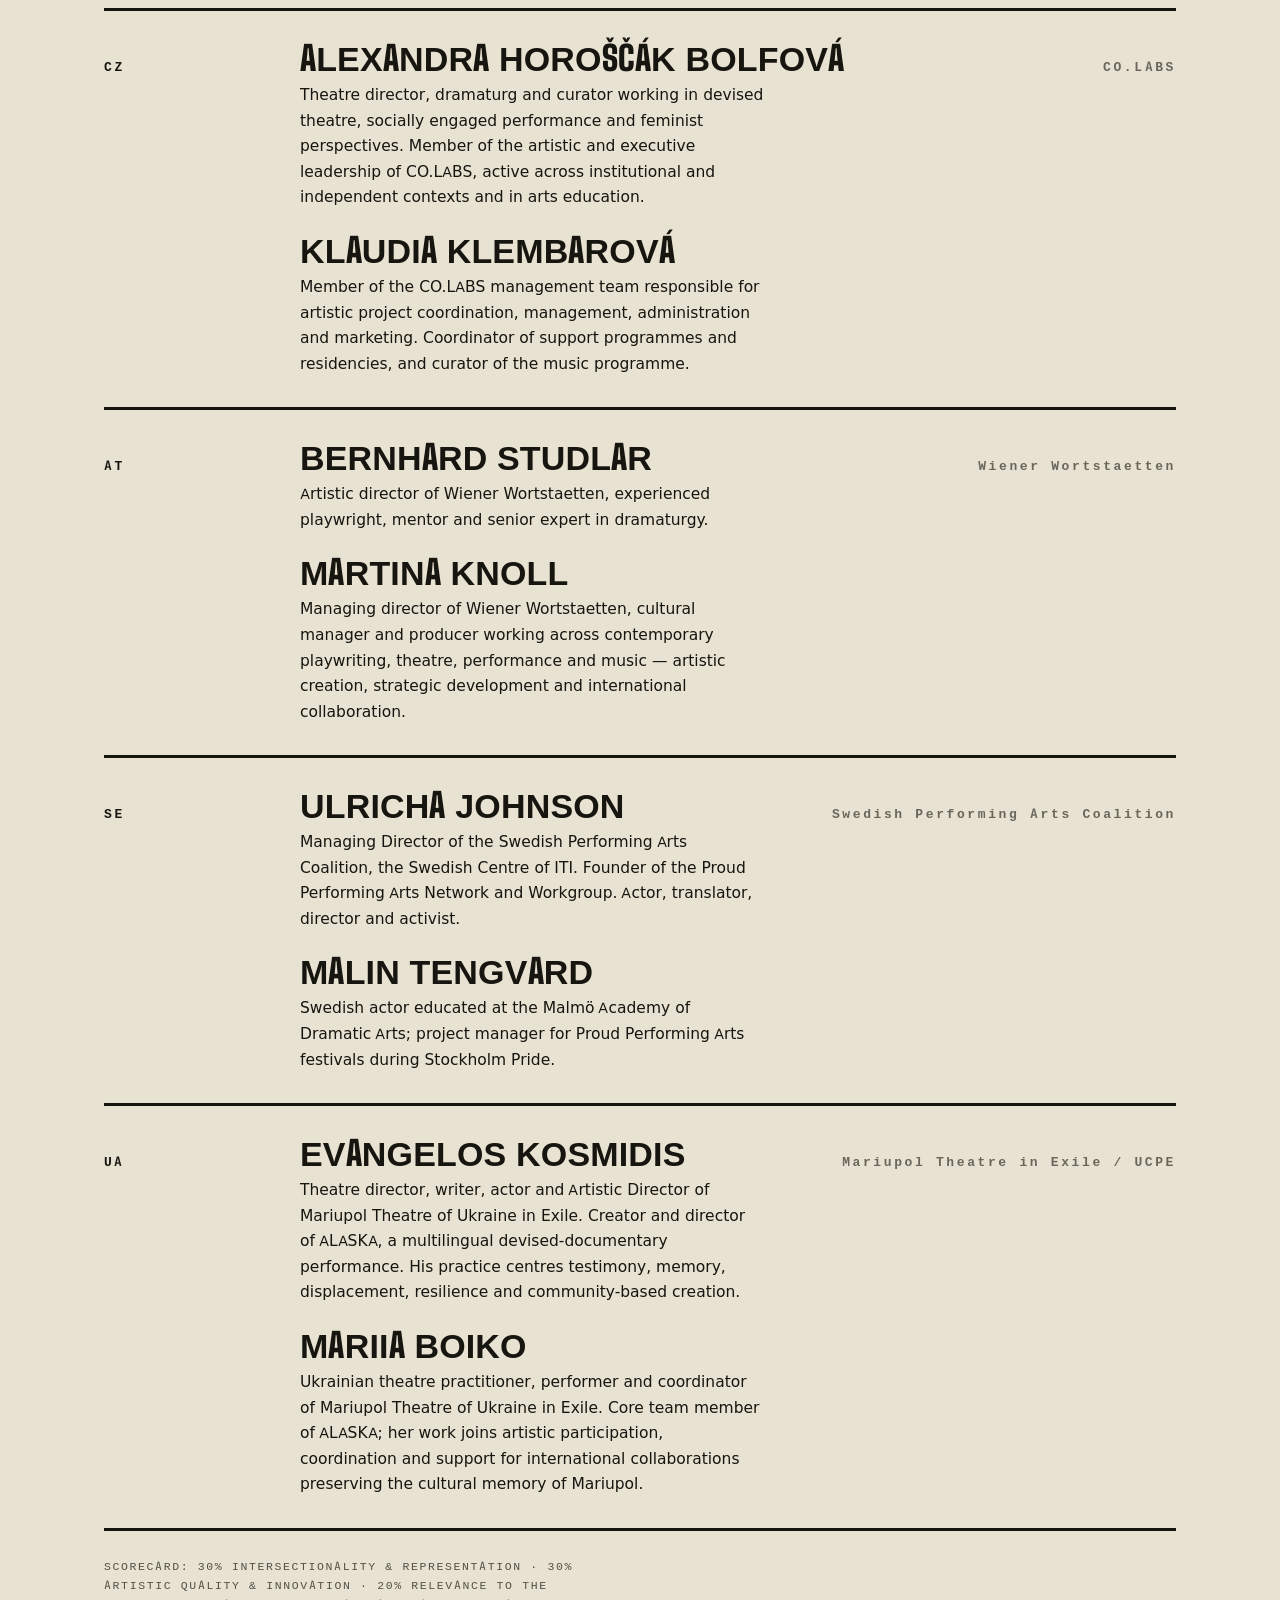
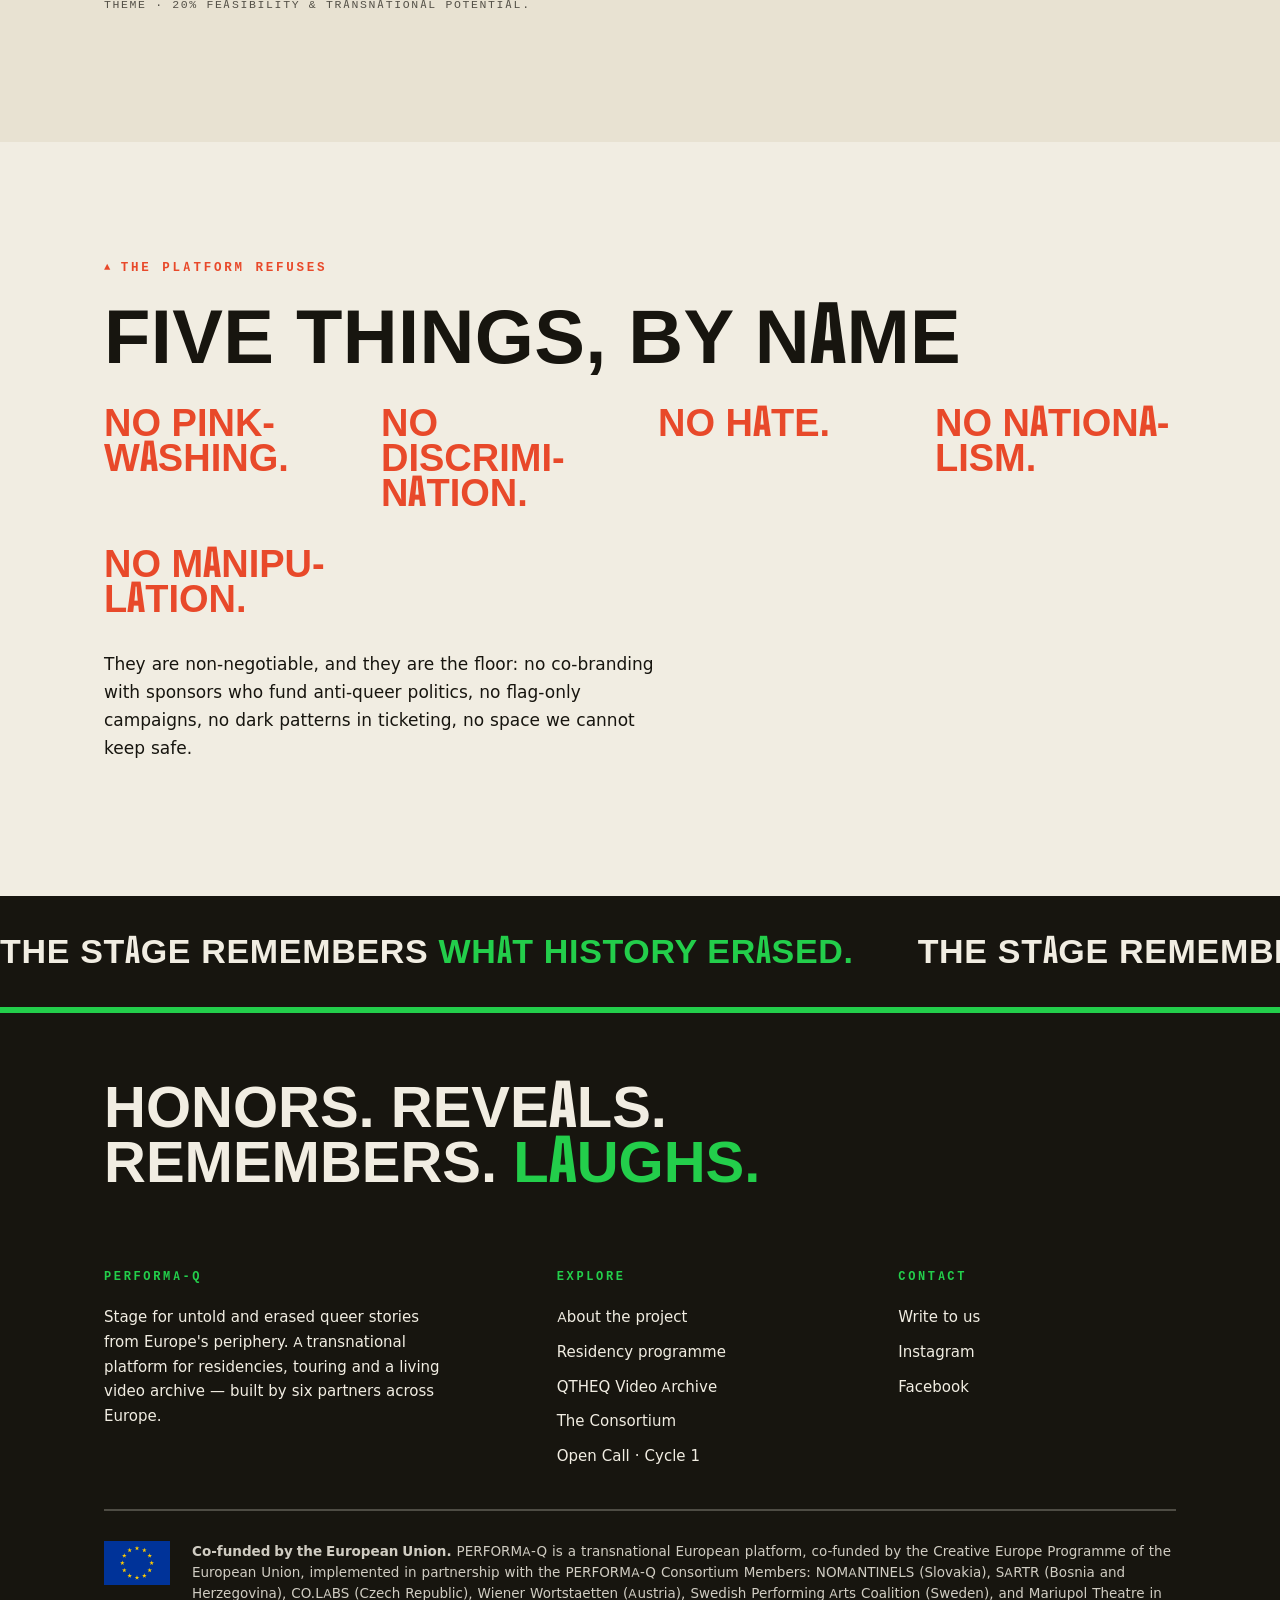
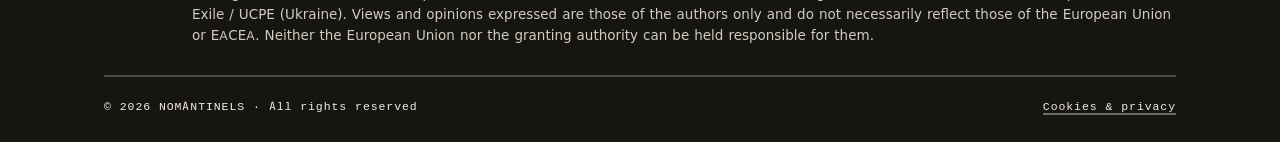
==== commit 0205932b: "Artistic Board on About + cache-busting" ====
--- a/about.html
+++ b/about.html
@@ -11,7 +11,7 @@
 <meta property="og:url" content="https://www.performa-q.eu/about.html">
 <meta property="og:image" content="https://www.performa-q.eu/img/hero-home.webp">
 <link rel="icon" href="data:image/svg+xml,%3Csvg xmlns='http://www.w3.org/2000/svg' viewBox='0 0 64 64'%3E%3Crect width='64' height='64' fill='%2317150F'/%3E%3Cpath d='M17 40 L25 24 L33 40 Z' fill='%2323CE4B'/%3E%3Ctext x='38' y='42' font-family='Arial Black,Arial' font-size='26' font-weight='900' fill='%23F1EDE2'%3EQ%3C/text%3E%3C/svg%3E">
-<link rel="stylesheet" href="css/style.css">
+<link rel="stylesheet" href="css/style.css?v=1783987183">
 </head>
 <body>
 <a class="skip-link" href="#main">Skip to content</a>
@@ -106,6 +106,77 @@
   </div>
 </section>
 
+<section class="band-paper ruled" id="board">
+  <div class="wrap">
+    <p class="eyebrow">Cycle I</p>
+    <h2 style="max-width:20ch">The Artistic Board</h2>
+    <p style="max-width:62ch">Twelve performing-arts experts — two from each consortium partner — read every application. Each proposal is scored independently by at least two members; a third reader settles borderline calls. The board also proposes a better-suited partner venue where that unlocks a project's potential.</p>
+    <div style="margin-top:40px">
+      <div class="partner rv">
+        <span class="cc">SK</span>
+        <div>
+          <h3>Róbert Pakan</h3>
+          <p>Founder and director of the Drama Queer Festival, Slovakia's leading international festival dedicated to LGBTQ+ performing arts. Theatre actor, producer and cultural manager focused on diversity, community engagement and new artistic platforms connecting local and international performing arts communities.</p>
+          <h3 style="margin-top:22px">Sandra Polovková</h3>
+          <p>Director of Post Bellum SK since 2016. Studied Theatre Studies at VŠMU Bratislava; formerly a dramaturg and theatre practitioner. Her work joins documentary storytelling, oral history, cultural heritage and arts-based education across national and international projects.</p>
+        </div>
+        <span class="cc" style="opacity:.6">NOMANTINELS</span>
+      </div>
+      <div class="partner rv">
+        <span class="cc">BA</span>
+        <div>
+          <h3>Maja Burazerović</h3>
+          <p>Director at the Sarajevo War Theatre.</p>
+          <h3 style="margin-top:22px">Ishak Jalimam</h3>
+          <p>Producer at the Sarajevo War Theatre.</p>
+        </div>
+        <span class="cc" style="opacity:.6">SARTR</span>
+      </div>
+      <div class="partner rv">
+        <span class="cc">CZ</span>
+        <div>
+          <h3>Alexandra Horoščák Bolfová</h3>
+          <p>Theatre director, dramaturg and curator working in devised theatre, socially engaged performance and feminist perspectives. Member of the artistic and executive leadership of CO.LABS, active across institutional and independent contexts and in arts education.</p>
+          <h3 style="margin-top:22px">Klaudia Klembarová</h3>
+          <p>Member of the CO.LABS management team responsible for artistic project coordination, management, administration and marketing. Coordinator of support programmes and residencies, and curator of the music programme.</p>
+        </div>
+        <span class="cc" style="opacity:.6">CO.LABS</span>
+      </div>
+      <div class="partner rv">
+        <span class="cc">AT</span>
+        <div>
+          <h3>Bernhard Studlar</h3>
+          <p>Artistic director of Wiener Wortstaetten, experienced playwright, mentor and senior expert in dramaturgy.</p>
+          <h3 style="margin-top:22px">Martina Knoll</h3>
+          <p>Managing director of Wiener Wortstaetten, cultural manager and producer working across contemporary playwriting, theatre, performance and music — artistic creation, strategic development and international collaboration.</p>
+        </div>
+        <span class="cc" style="opacity:.6">Wiener Wortstaetten</span>
+      </div>
+      <div class="partner rv">
+        <span class="cc">SE</span>
+        <div>
+          <h3>Ulricha Johnson</h3>
+          <p>Managing Director of the Swedish Performing Arts Coalition, the Swedish Centre of ITI. Founder of the Proud Performing Arts Network and Workgroup. Actor, translator, director and activist.</p>
+          <h3 style="margin-top:22px">Malin Tengvard</h3>
+          <p>Swedish actor educated at the Malmö Academy of Dramatic Arts; project manager for Proud Performing Arts festivals during Stockholm Pride.</p>
+        </div>
+        <span class="cc" style="opacity:.6">Swedish Performing Arts Coalition</span>
+      </div>
+      <div class="partner rv">
+        <span class="cc">UA</span>
+        <div>
+          <h3>Evangelos Kosmidis</h3>
+          <p>Theatre director, writer, actor and Artistic Director of Mariupol Theatre of Ukraine in Exile. Creator and director of ALASKA, a multilingual devised-documentary performance. His practice centres testimony, memory, displacement, resilience and community-based creation.</p>
+          <h3 style="margin-top:22px">Mariia Boiko</h3>
+          <p>Ukrainian theatre practitioner, performer and coordinator of Mariupol Theatre of Ukraine in Exile. Core team member of ALASKA; her work joins artistic participation, coordination and support for international collaborations preserving the cultural memory of Mariupol.</p>
+        </div>
+        <span class="cc" style="opacity:.6">Mariupol Theatre in Exile / UCPE</span>
+      </div>
+    </div>
+    <p class="figure-note" style="margin-top:26px">Scorecard: 30% intersectionality &amp; representation · 30% artistic quality &amp; innovation · 20% relevance to the theme · 20% feasibility &amp; transnational potential.</p>
+  </div>
+</section>
+
 <section>
   <div class="wrap">
     <p class="eyebrow coral">The platform refuses</p>
@@ -160,6 +231,6 @@
     </div>
   </div>
 </footer>
-<script src="js/main.js"></script>
+<script src="js/main.js?v=1783987183"></script>
 </body>
 </html>
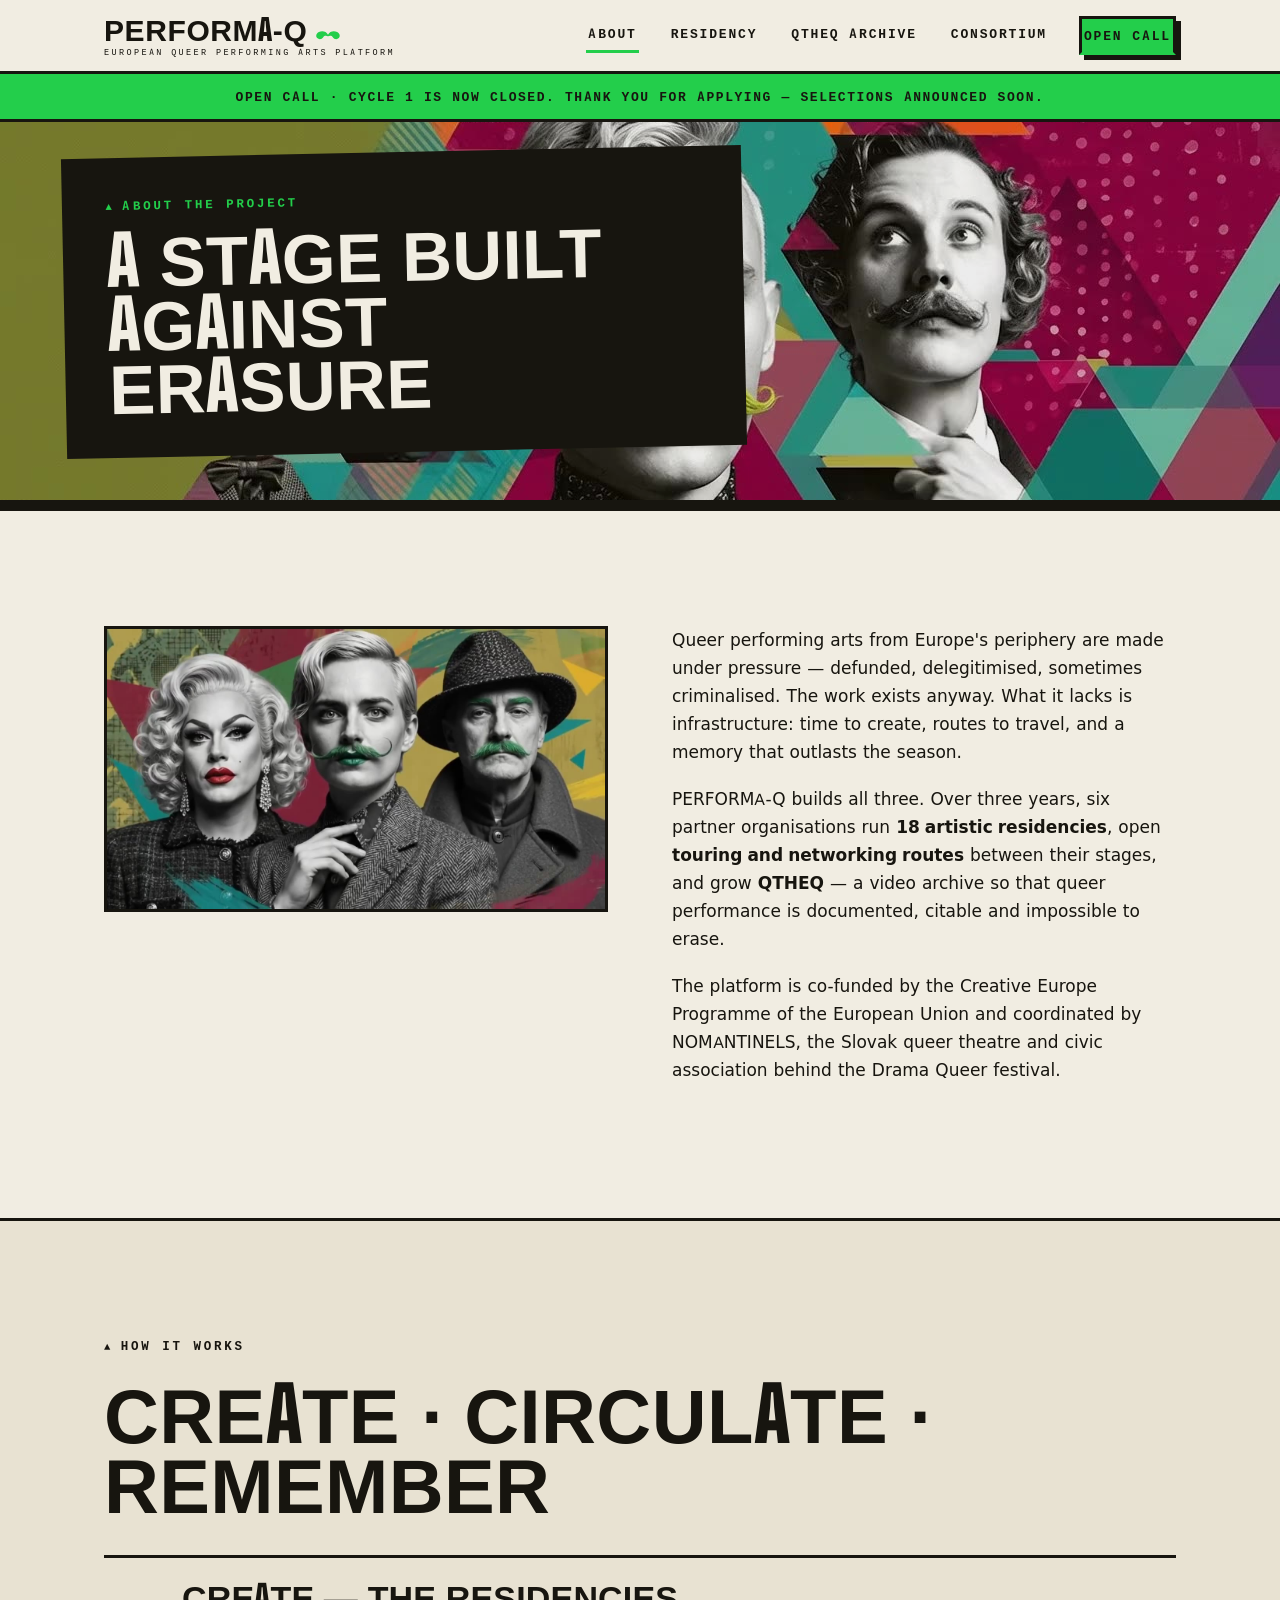
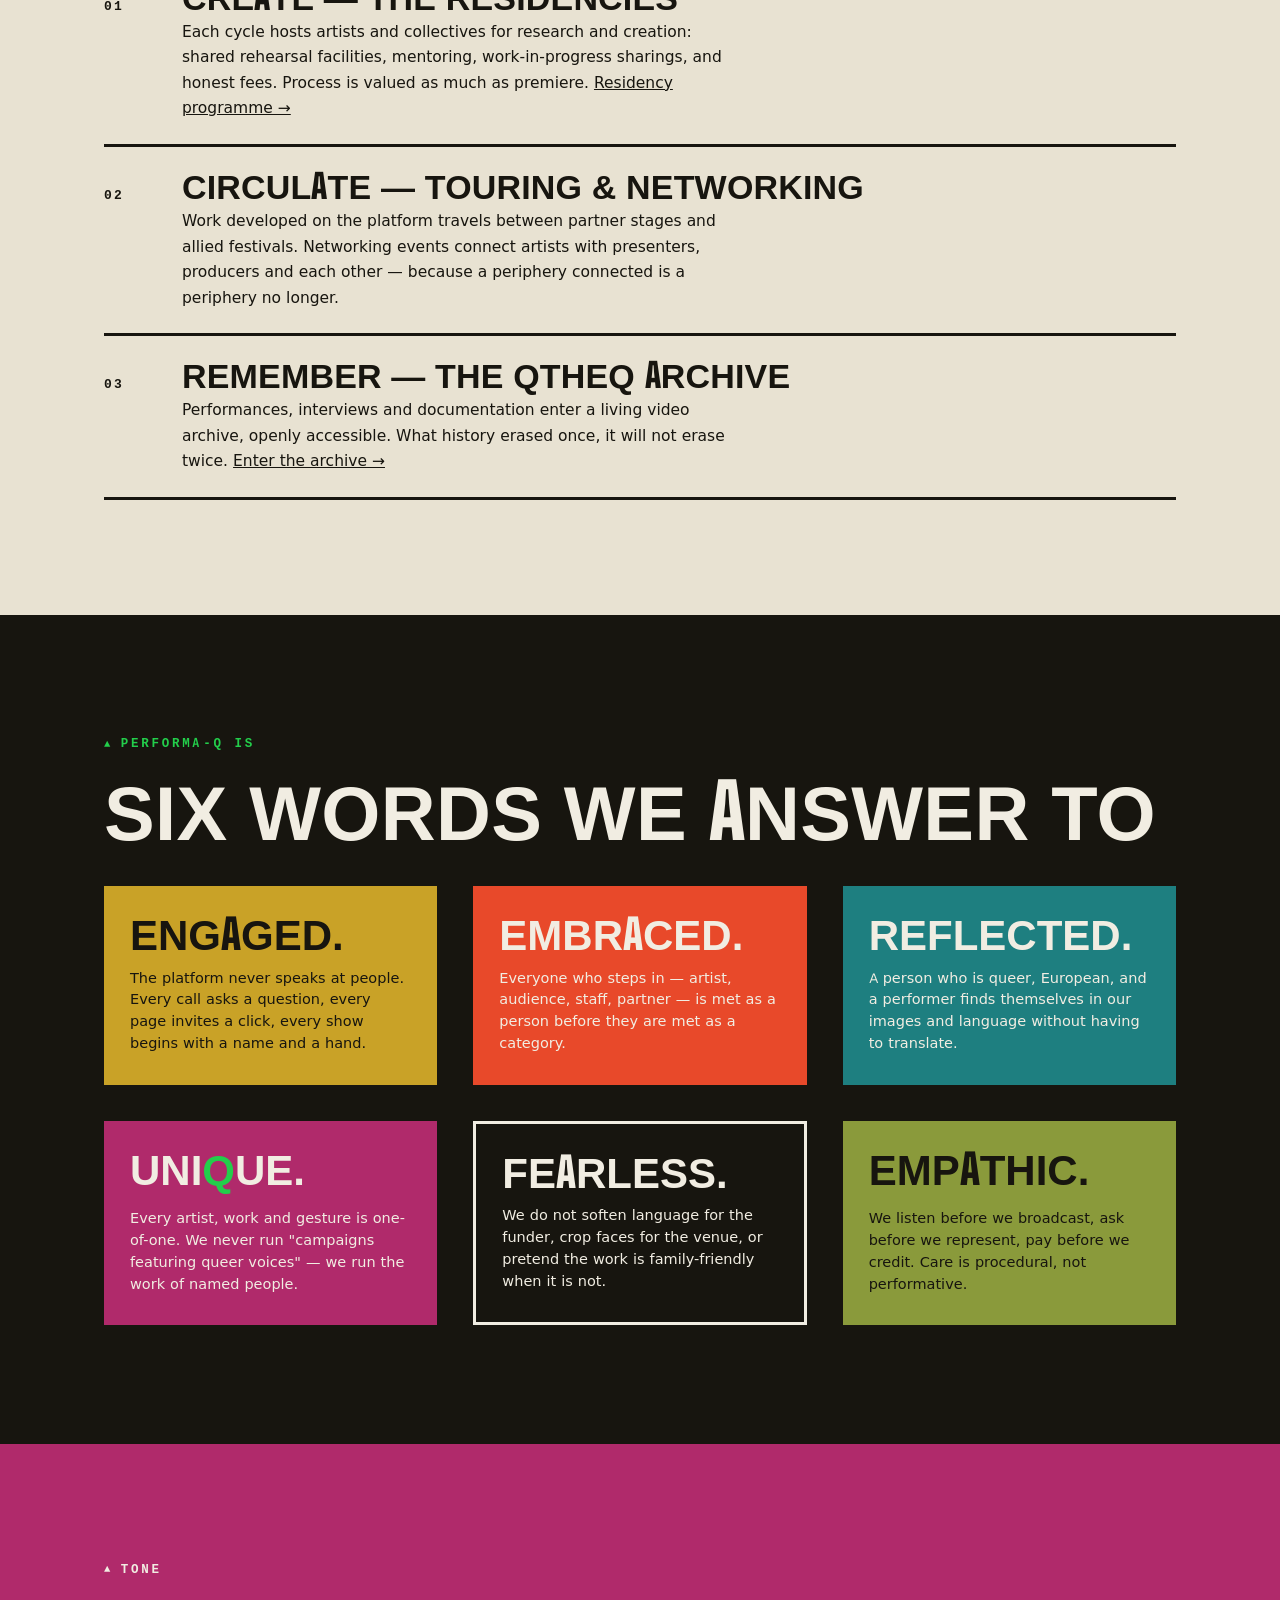
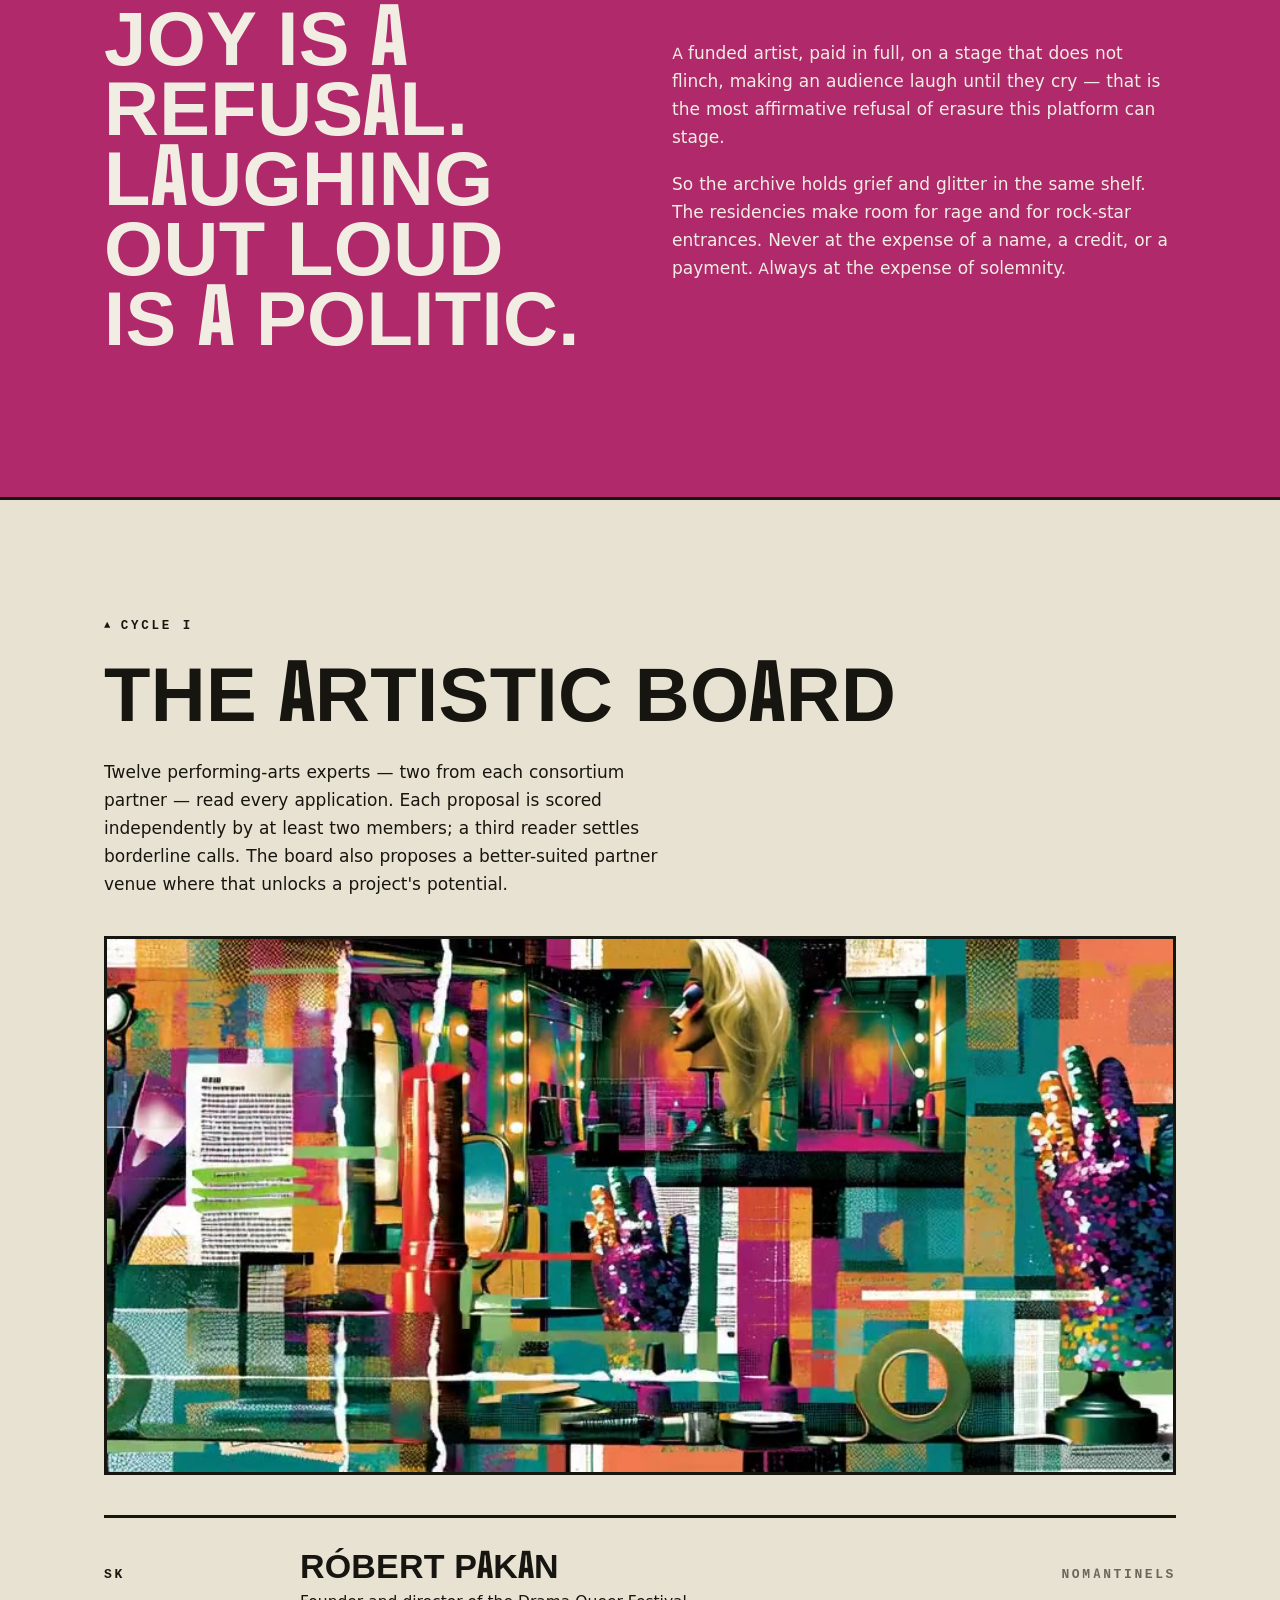
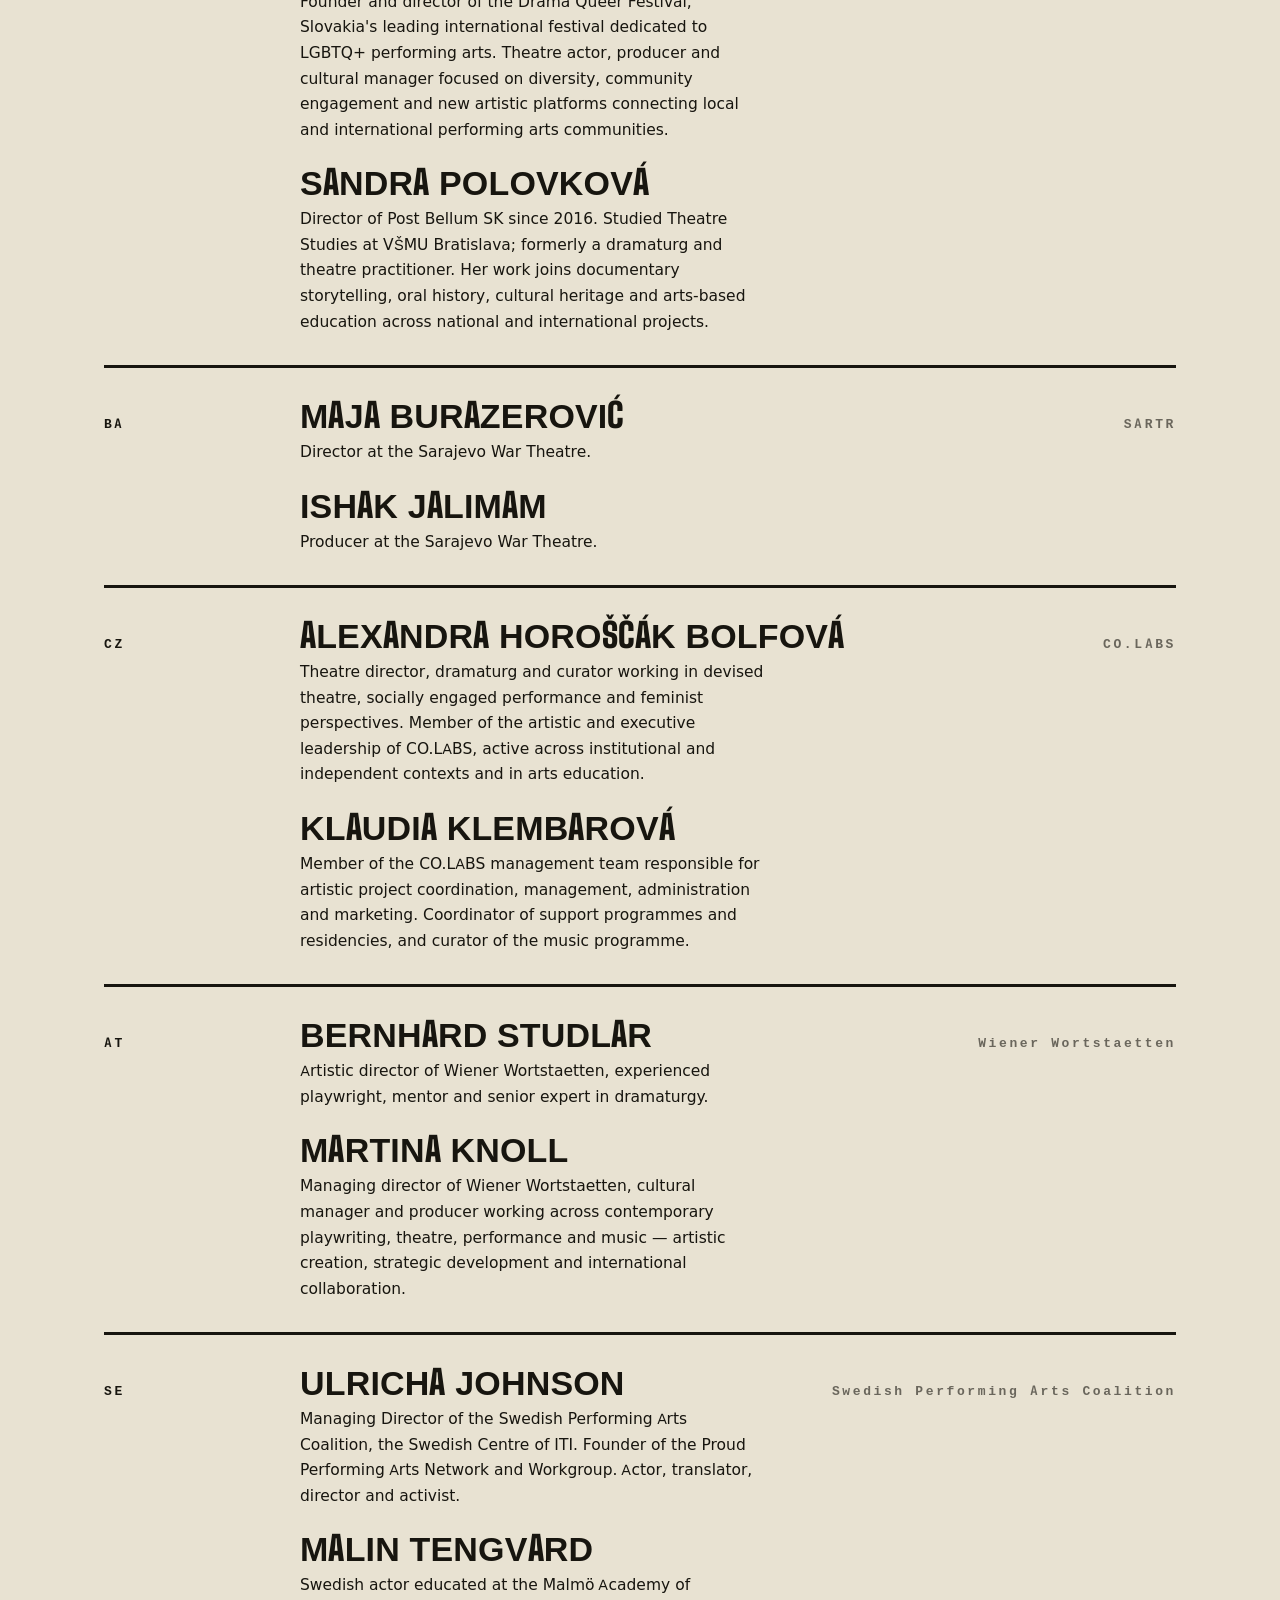
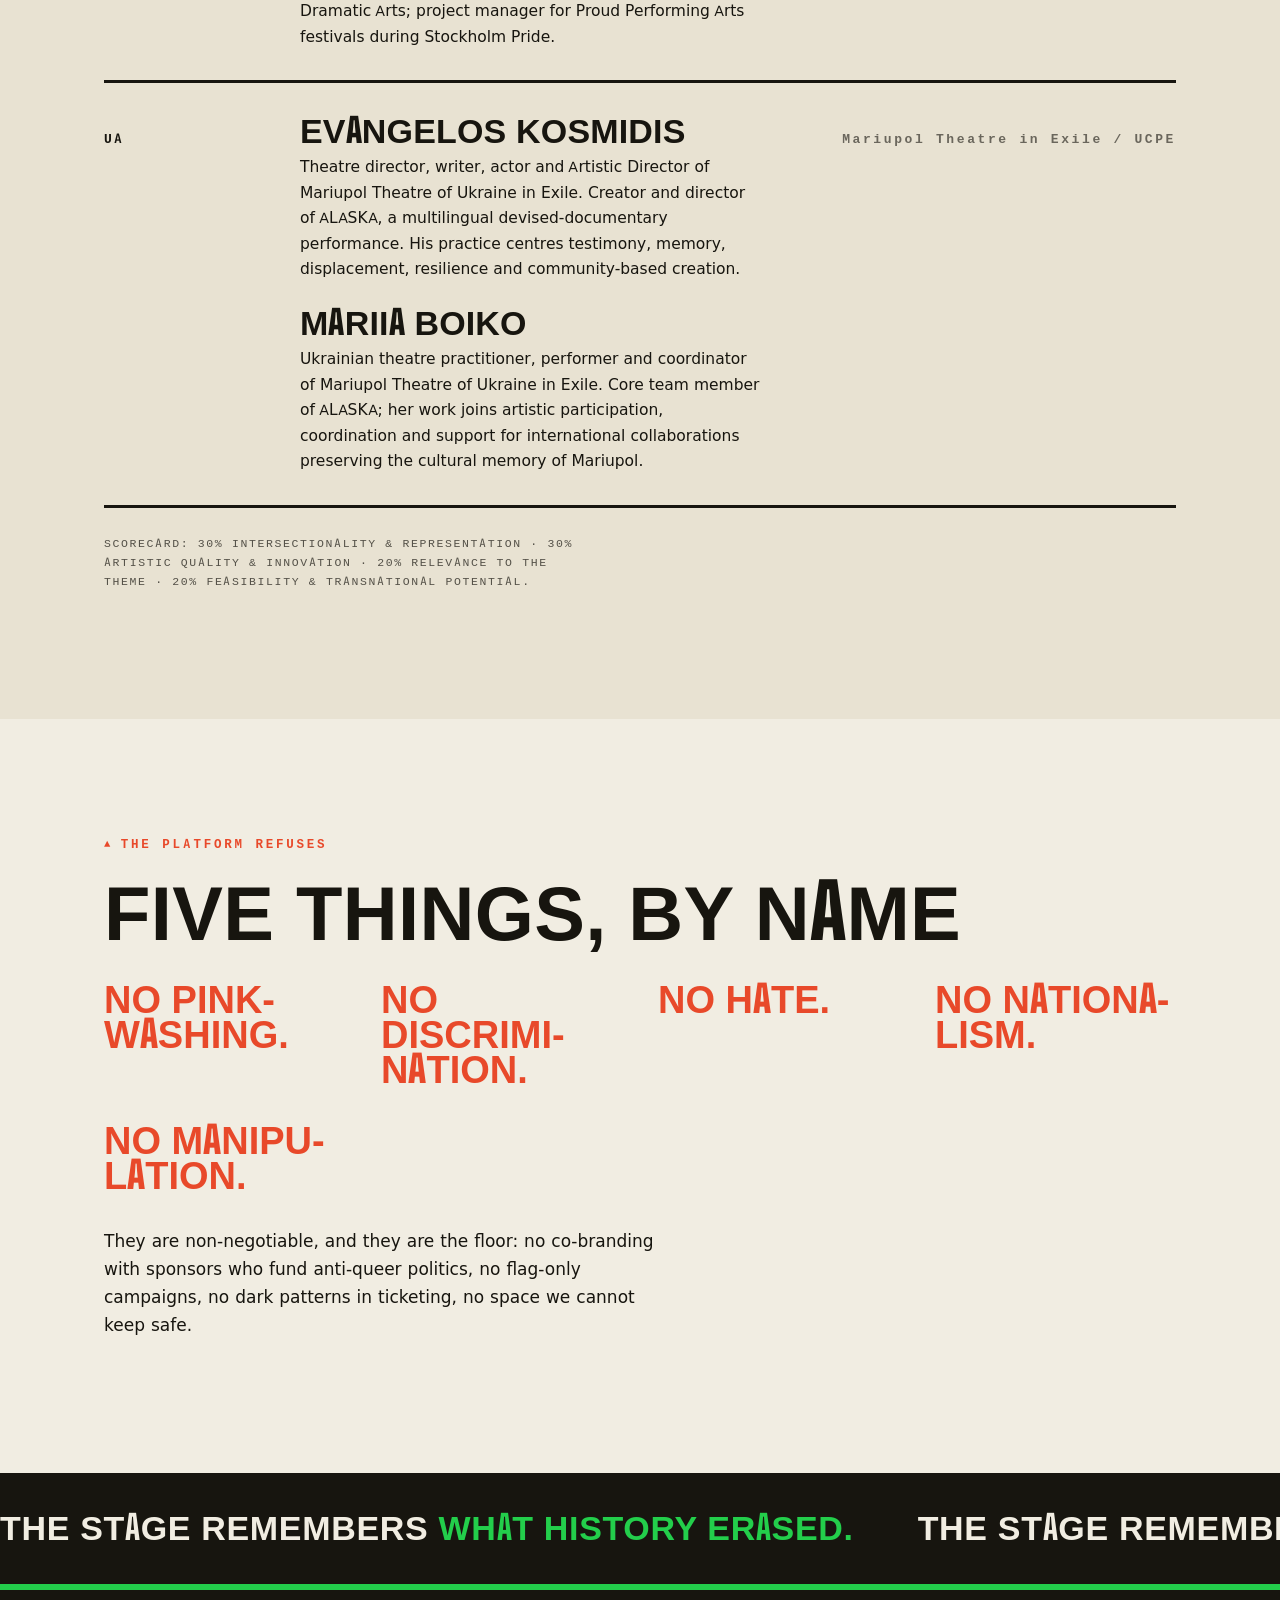
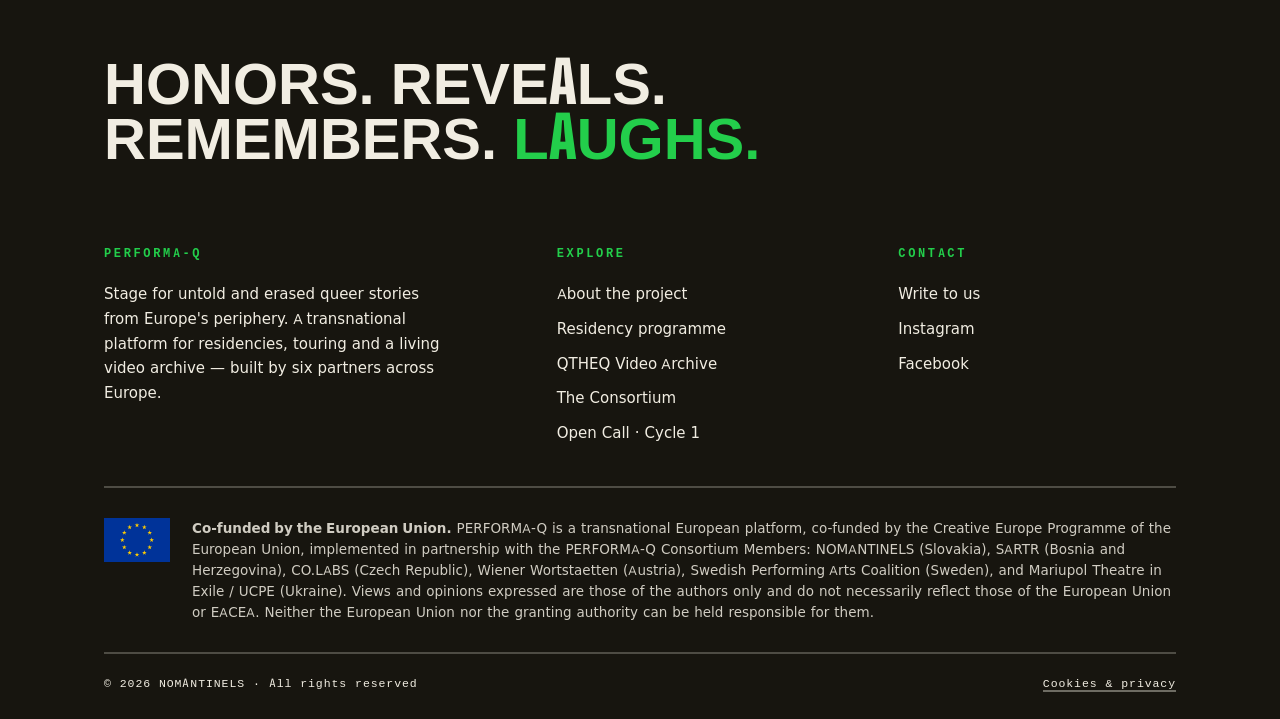
==== commit 7e72acfb: "Artistic Board section with objects video" ====
--- a/about.html
+++ b/about.html
@@ -11,7 +11,7 @@
 <meta property="og:url" content="https://www.performa-q.eu/about.html">
 <meta property="og:image" content="https://www.performa-q.eu/img/hero-home.webp">
 <link rel="icon" href="data:image/svg+xml,%3Csvg xmlns='http://www.w3.org/2000/svg' viewBox='0 0 64 64'%3E%3Crect width='64' height='64' fill='%2317150F'/%3E%3Cpath d='M17 40 L25 24 L33 40 Z' fill='%2323CE4B'/%3E%3Ctext x='38' y='42' font-family='Arial Black,Arial' font-size='26' font-weight='900' fill='%23F1EDE2'%3EQ%3C/text%3E%3C/svg%3E">
-<link rel="stylesheet" href="css/style.css?v=1783987183">
+<link rel="stylesheet" href="css/style.css?v=1783991585">
 </head>
 <body>
 <a class="skip-link" href="#main">Skip to content</a>
@@ -111,6 +111,9 @@
     <p class="eyebrow">Cycle I</p>
     <h2 style="max-width:20ch">The Artistic Board</h2>
     <p style="max-width:62ch">Twelve performing-arts experts — two from each consortium partner — read every application. Each proposal is scored independently by at least two members; a third reader settles borderline calls. The board also proposes a better-suited partner venue where that unlocks a project's potential.</p>
+    <video autoplay muted loop playsinline preload="metadata" poster="img/board-objects-poster.jpg" aria-label="Animated collage of contemporary theatre and drag objects: wig, sequin gloves, lipstick, scripts, backstage mirror lights" style="display:block;width:100%;margin-top:38px;border:3px solid #17150F">
+      <source src="video/board_objects.mp4" type="video/mp4">
+    </video>
     <div style="margin-top:40px">
       <div class="partner rv">
         <span class="cc">SK</span>
@@ -231,6 +234,6 @@
     </div>
   </div>
 </footer>
-<script src="js/main.js?v=1783987183"></script>
+<script src="js/main.js?v=1783991585"></script>
 </body>
 </html>
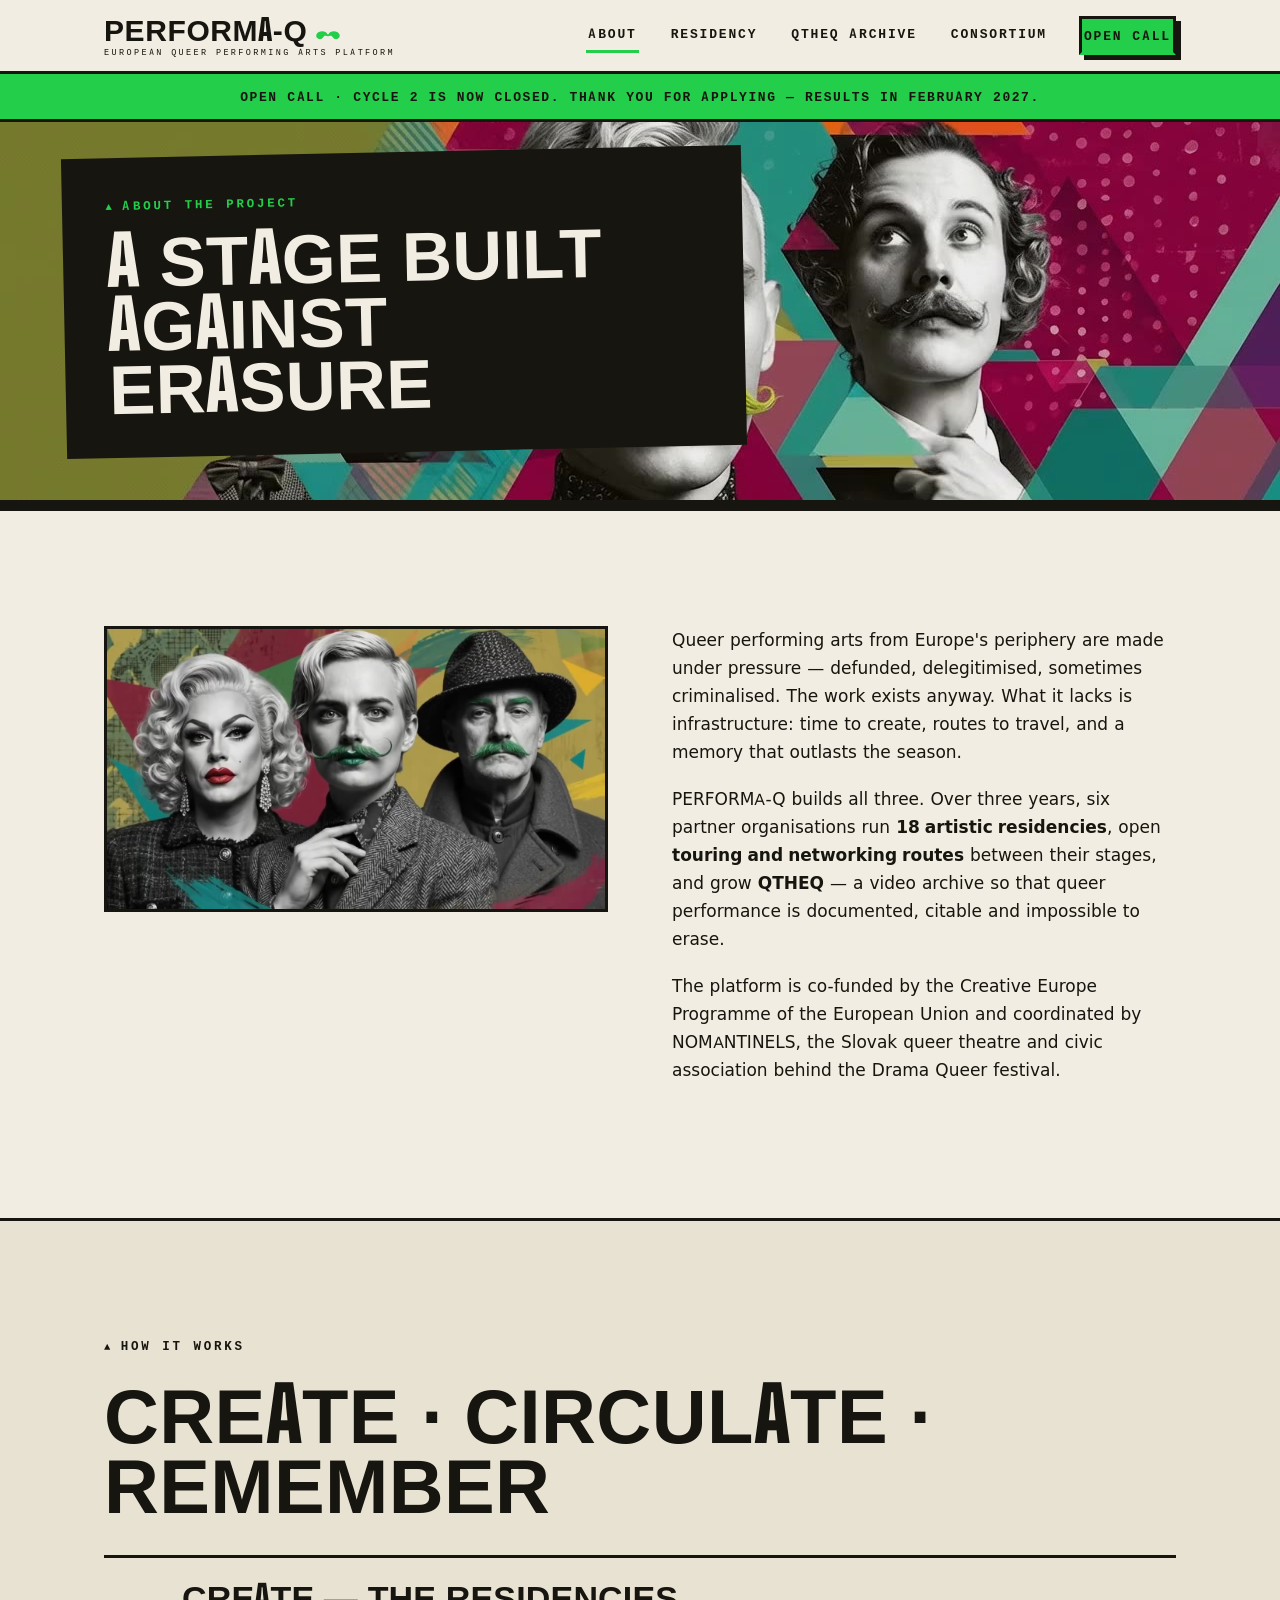
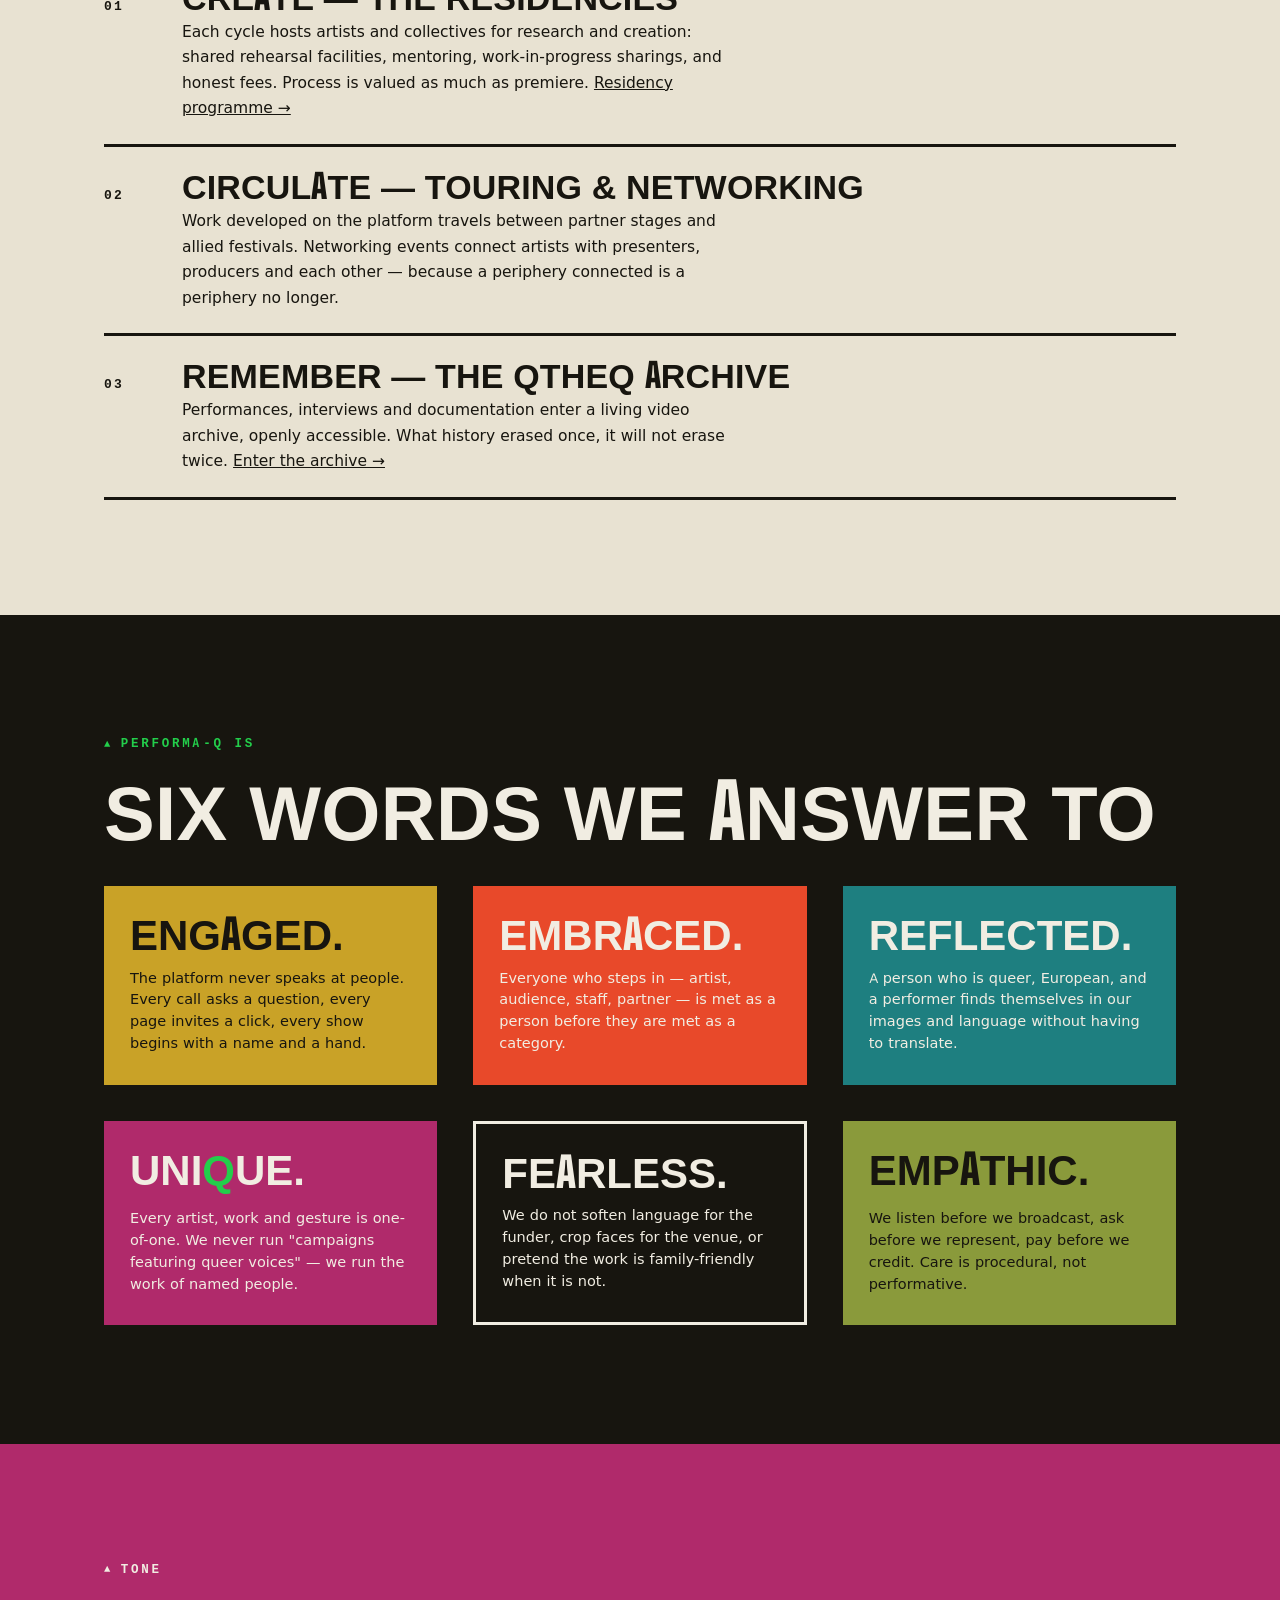
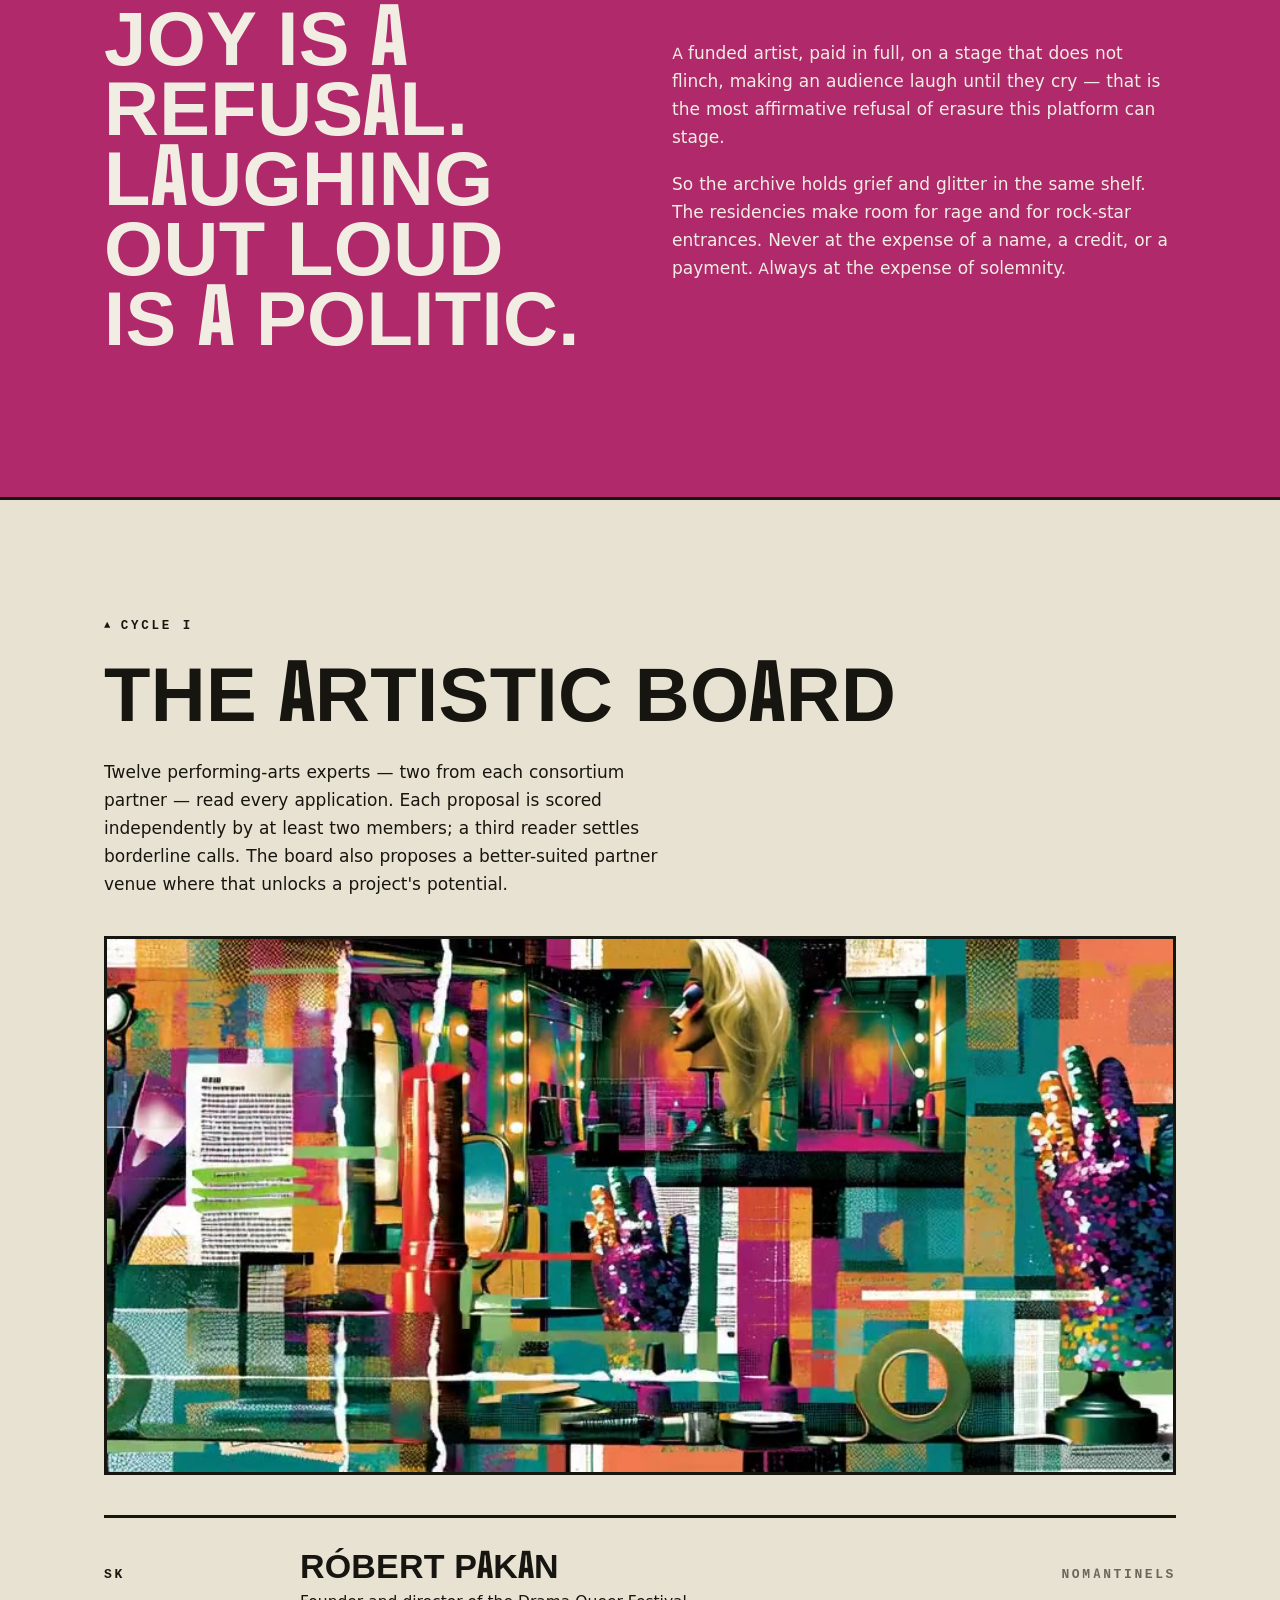
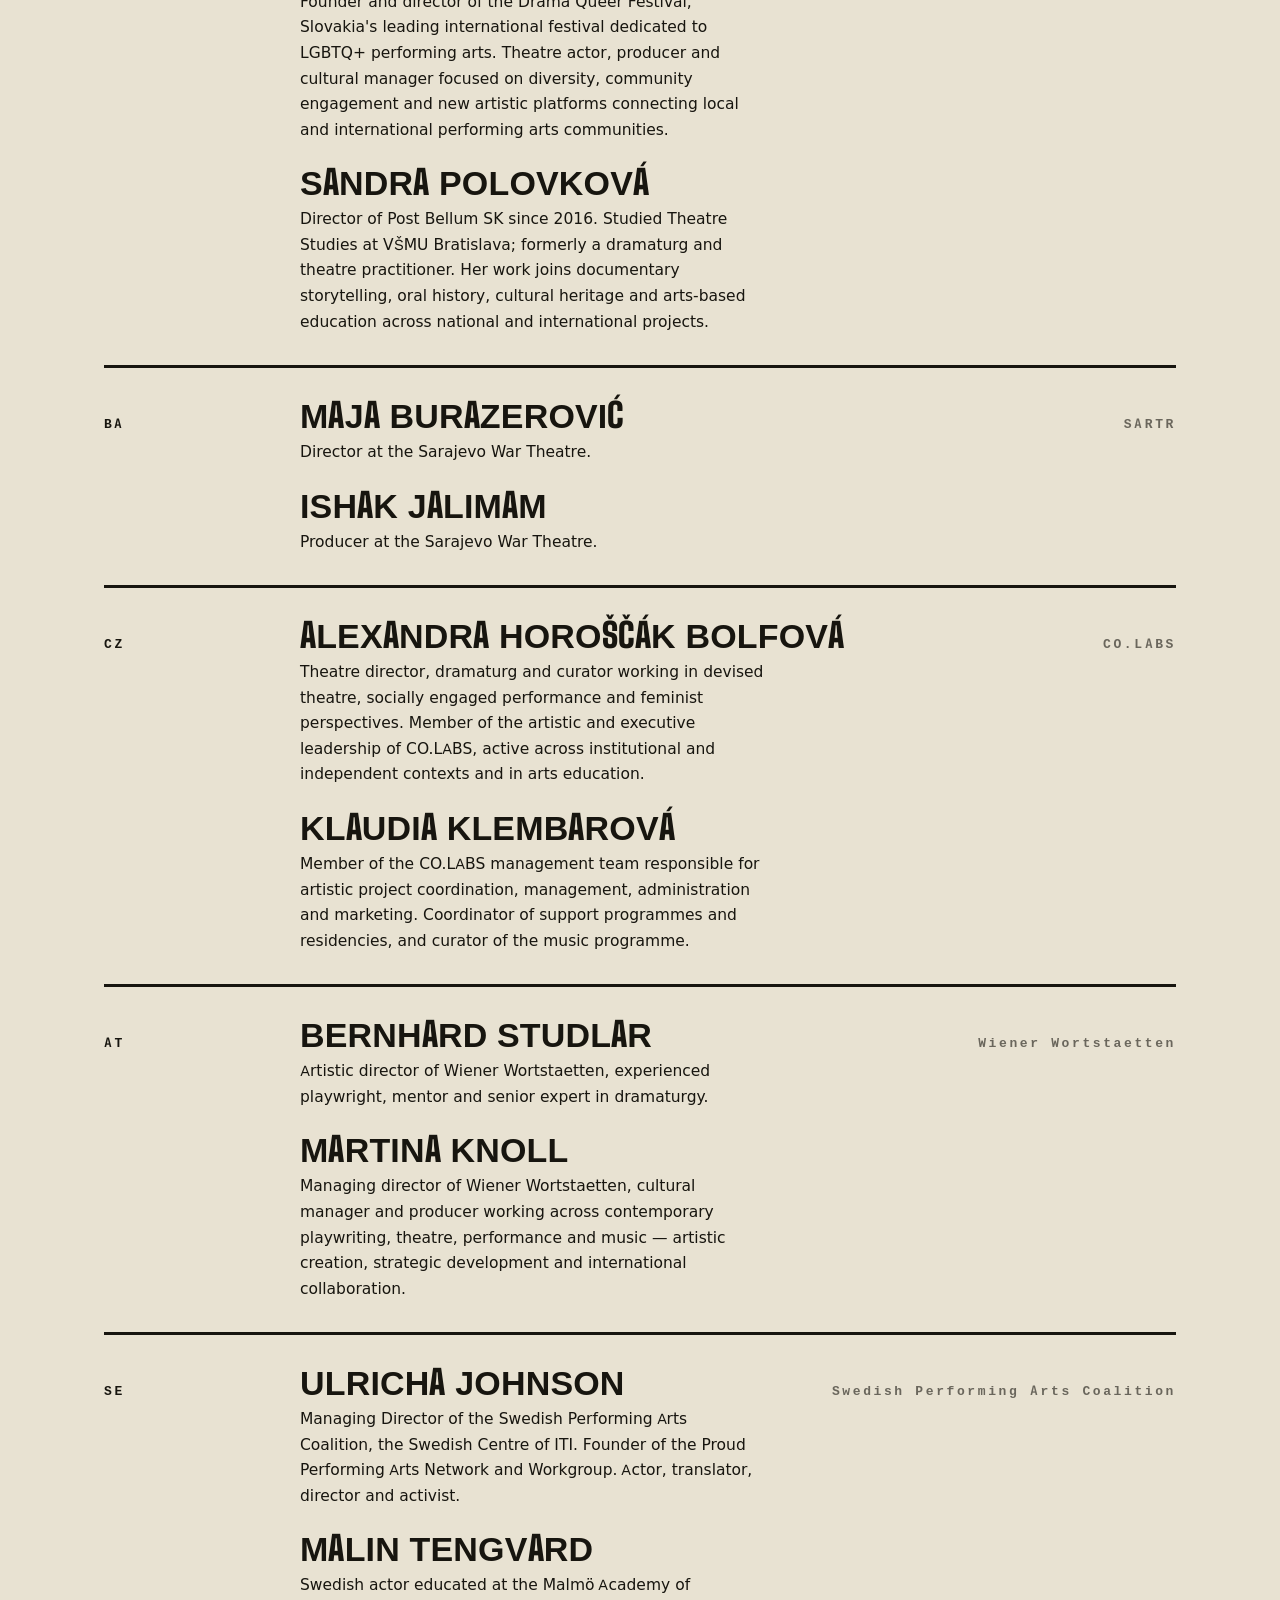
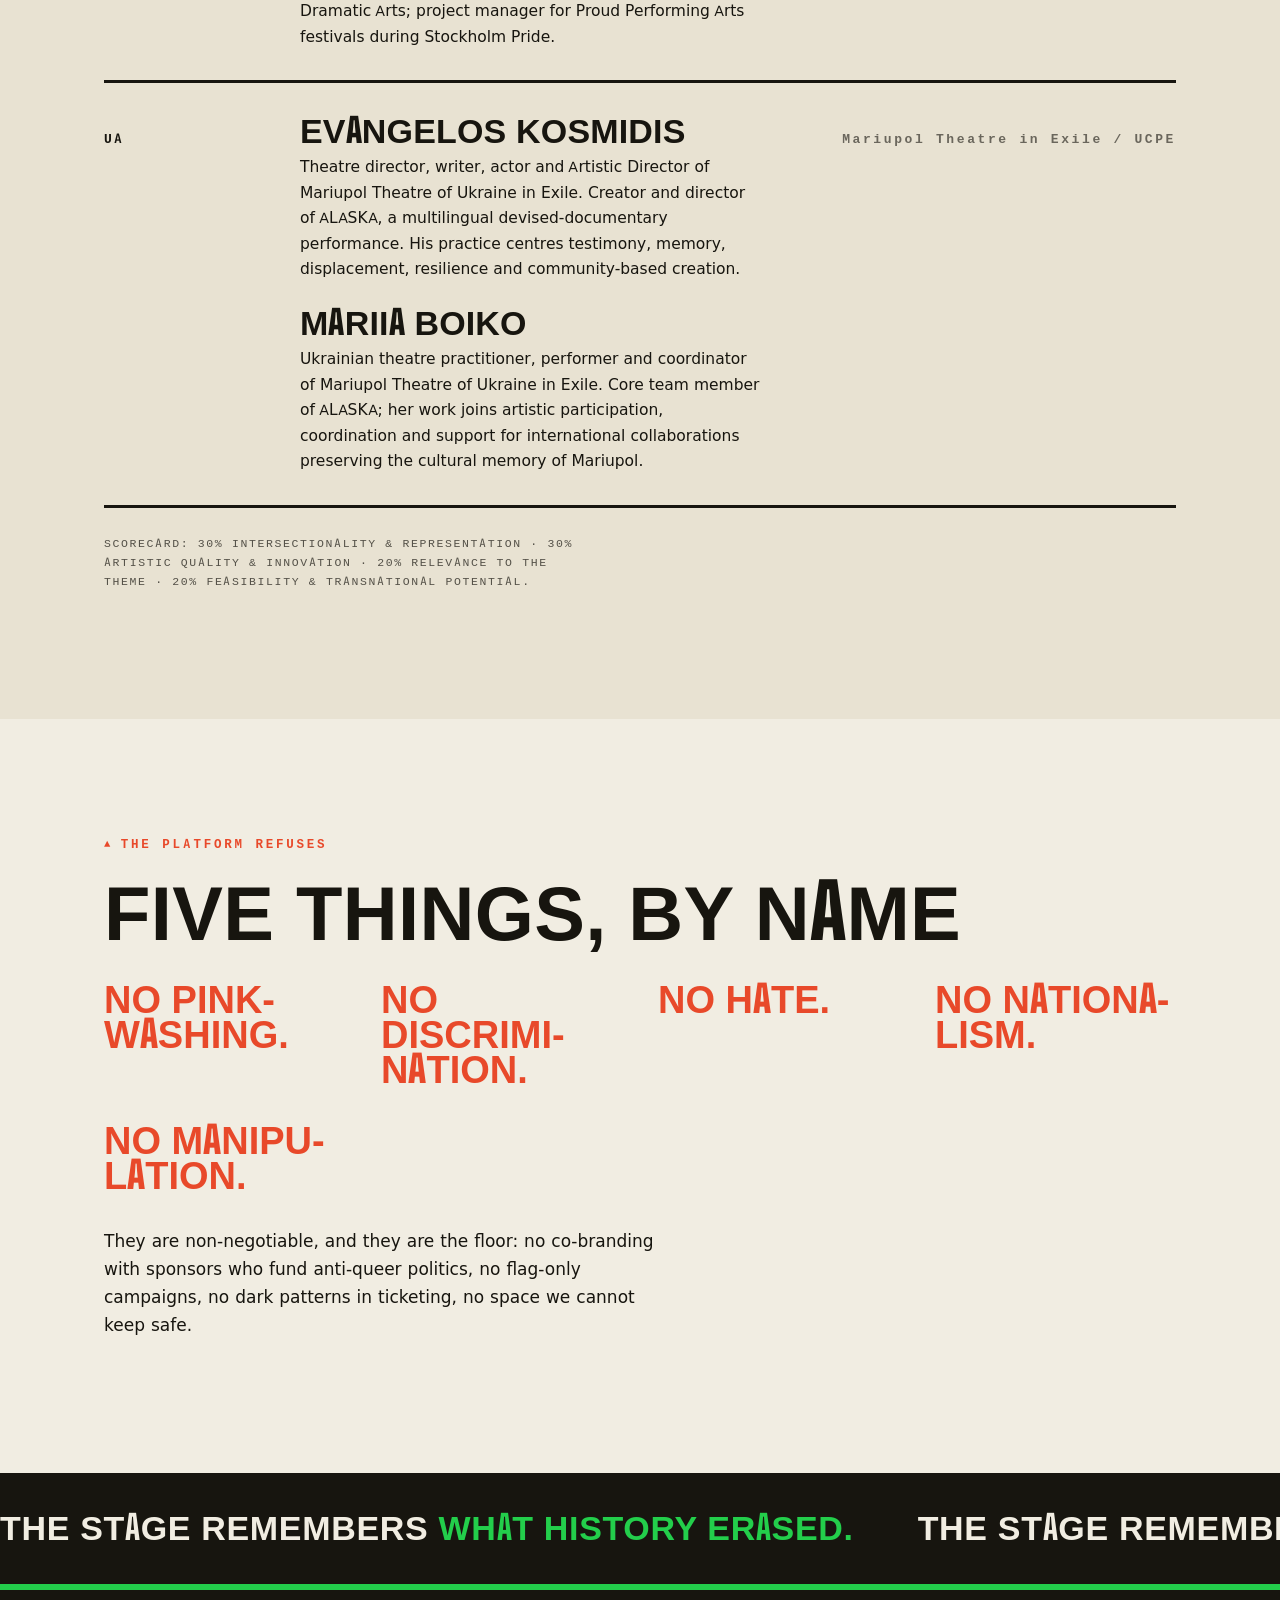
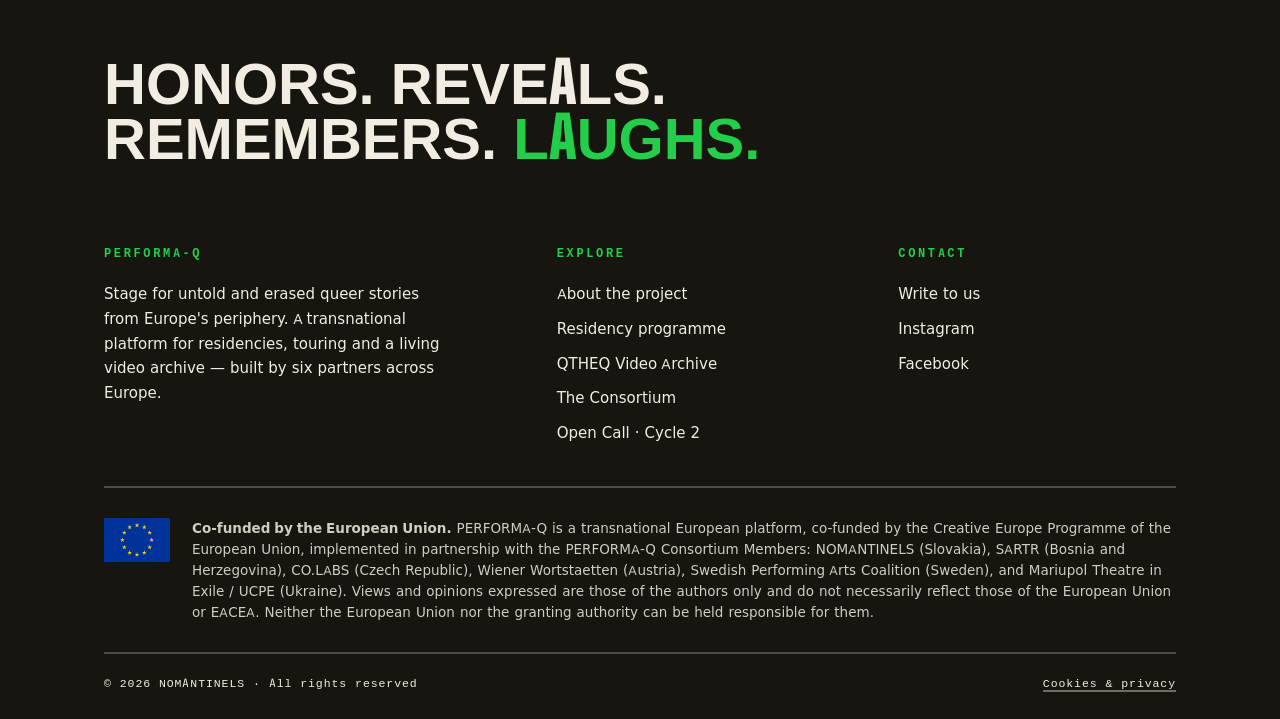
==== commit 314fc2f5: "Cycle 1 results + Open Call Cycle 2 (21 Oct – 30 Nov 2026) Co-Authored-By: Claude Fable 5.1 <noreply" ====
--- a/about.html
+++ b/about.html
@@ -11,7 +11,7 @@
 <meta property="og:url" content="https://www.performa-q.eu/about.html">
 <meta property="og:image" content="https://www.performa-q.eu/img/hero-home.webp">
 <link rel="icon" href="data:image/svg+xml,%3Csvg xmlns='http://www.w3.org/2000/svg' viewBox='0 0 64 64'%3E%3Crect width='64' height='64' fill='%2317150F'/%3E%3Cpath d='M17 40 L25 24 L33 40 Z' fill='%2323CE4B'/%3E%3Ctext x='38' y='42' font-family='Arial Black,Arial' font-size='26' font-weight='900' fill='%23F1EDE2'%3EQ%3C/text%3E%3C/svg%3E">
-<link rel="stylesheet" href="css/style.css?v=1783991585">
+<link rel="stylesheet" href="css/style.css?v=1792592481">
 </head>
 <body>
 <a class="skip-link" href="#main">Skip to content</a>
@@ -32,7 +32,7 @@
   </div>
 </header>
 <div class="deadline-strip"><div class="in" data-deadline-msg>
-  <span>Open Call · Cycle 1 closes 31 July 2026</span>
+  <span>Open Call · Cycle 2 closes 30 November 2026</span>
   <span aria-hidden="true">▲</span>
   <span><span data-count="days">–</span>d : <span data-count="hours">–</span>h : <span data-count="minutes">–</span>m left</span>
   <span aria-hidden="true">▲</span>
@@ -212,7 +212,7 @@
           <li><a href="residency.html">Residency programme</a></li>
           <li><a href="qtheq.html">QTHEQ Video Archive</a></li>
           <li><a href="consortium.html">The Consortium</a></li>
-          <li><a href="open-call.html">Open Call · Cycle 1</a></li>
+          <li><a href="open-call.html">Open Call · Cycle 2</a></li>
         </ul>
       </div>
       <div>
@@ -234,6 +234,6 @@
     </div>
   </div>
 </footer>
-<script src="js/main.js?v=1783991585"></script>
+<script src="js/main.js?v=1792592481"></script>
 </body>
 </html>
